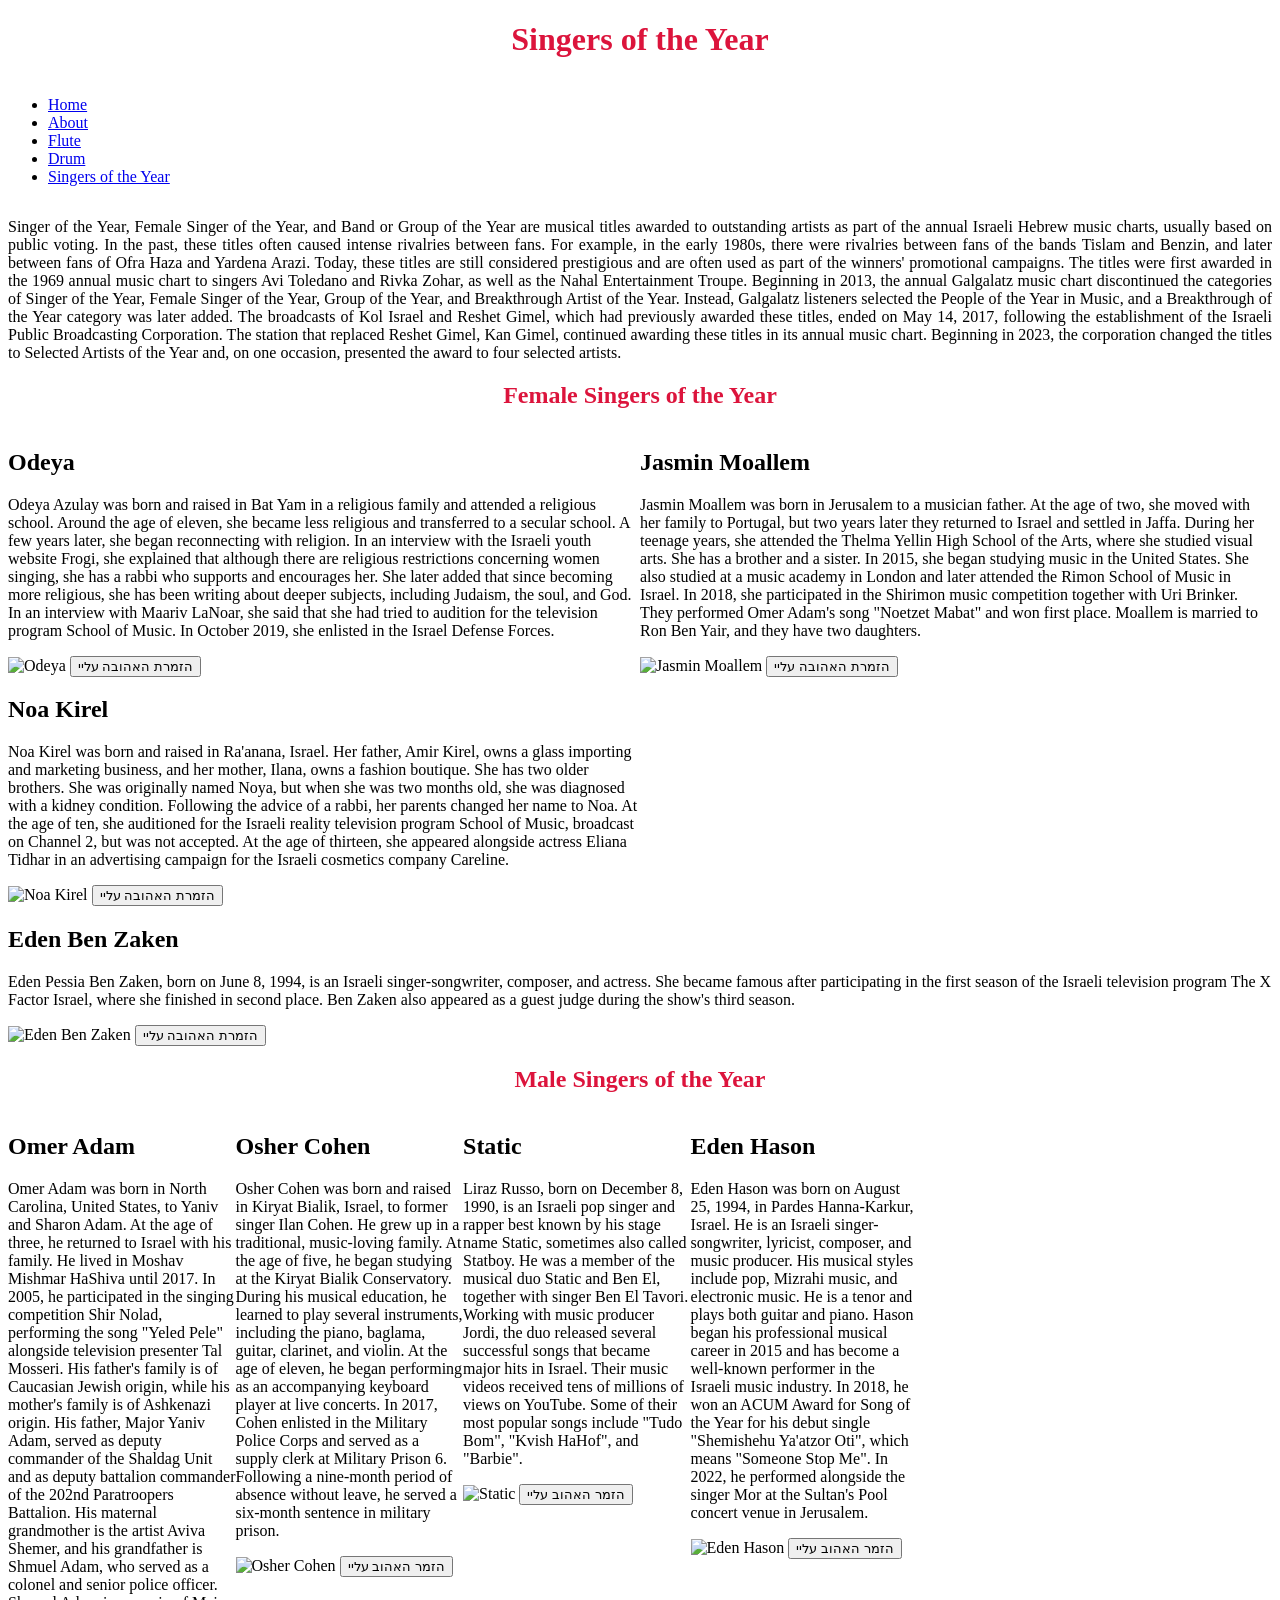
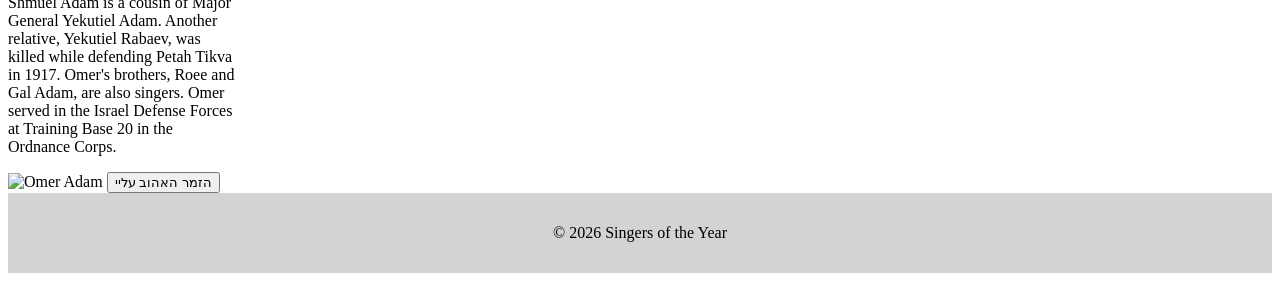
==== singers.html @ 9d660f39 "Add voting buttons for singers Added voting buttons for each singer in the Female and Male Singers s" ====
<!DOCTYPE html>
<html lang="en" dir="ltr">
<head>
    <meta charset="UTF-8">
    <title>Singers of the Year</title>
    <link rel="stylesheet" href="singers.css">
    <meta name="viewport" content="width=device-width, initial-scale=1.0">
</head>
<body>

    <header><h1>Singers of the Year</h1></header>

    <nav class="menu">
        <ul>
            <li><a href="../index.html">Home</a></li>
            <li><a href="about.html">About</a></li>
            <li><a href="flute.html">Flute</a></li>
            <li><a href="drum.html">Drum</a></li>
            <li><a href="singers.html">Singers of the Year</a></li>
        </ul>
    </nav>
<main>
    <p id="p1">
        Singer of the Year, Female Singer of the Year, and Band or Group of the Year
        are musical titles awarded to outstanding artists as part of the annual
        Israeli Hebrew music charts, usually based on public voting.

        In the past, these titles often caused intense rivalries between fans.
        For example, in the early 1980s, there were rivalries between fans of
        the bands Tislam and Benzin, and later between fans of Ofra Haza and
        Yardena Arazi. Today, these titles are still considered prestigious
        and are often used as part of the winners' promotional campaigns.

        The titles were first awarded in the 1969 annual music chart to singers
        Avi Toledano and Rivka Zohar, as well as the Nahal Entertainment Troupe.
        Beginning in 2013, the annual Galgalatz music chart discontinued the
        categories of Singer of the Year, Female Singer of the Year, Group of
        the Year, and Breakthrough Artist of the Year. Instead, Galgalatz
        listeners selected the People of the Year in Music, and a Breakthrough
        of the Year category was later added.

        The broadcasts of Kol Israel and Reshet Gimel, which had previously
        awarded these titles, ended on May 14, 2017, following the establishment
        of the Israeli Public Broadcasting Corporation. The station that
        replaced Reshet Gimel, Kan Gimel, continued awarding these titles in
        its annual music chart. Beginning in 2023, the corporation changed
        the titles to Selected Artists of the Year and, on one occasion,
        presented the award to four selected artists.
    </p>
    <section>
    <h1>Female Singers of the Year</h1>

    <div class="singers-grid">

        <article>
            <h2>Odeya</h2>
            <p>
                Odeya Azulay was born and raised in Bat Yam in a religious
                family and attended a religious school. Around the age of
                eleven, she became less religious and transferred to a secular
                school. A few years later, she began reconnecting with religion.

                In an interview with the Israeli youth website Frogi, she
                explained that although there are religious restrictions
                concerning women singing, she has a rabbi who supports and
                encourages her. She later added that since becoming more
                religious, she has been writing about deeper subjects,
                including Judaism, the soul, and God.

                In an interview with Maariv LaNoar, she said that she had
                tried to audition for the television program School of Music.
                In October 2019, she enlisted in the Israel Defense Forces.
            </p>
            <img src="https://upload.wikimedia.org/wikipedia/commons/thumb/b/bd/Odeya.jpg/250px-Odeya.jpg" alt="Odeya" width="200" height="200">

            <button type = "button"
                class = "vote-button"
                id = "vode-odeya">
                הזמרת האהובה עליי
            </button>
        </article>

        <article>
            <h2>Jasmin Moallem</h2>
            <p>
                Jasmin Moallem was born in Jerusalem to a musician father.
                At the age of two, she moved with her family to Portugal,
                but two years later they returned to Israel and settled
                in Jaffa. During her teenage years, she attended the
                Thelma Yellin High School of the Arts, where she studied
                visual arts. She has a brother and a sister.

                In 2015, she began studying music in the United States.
                She also studied at a music academy in London and later
                attended the Rimon School of Music in Israel.

                In 2018, she participated in the Shirimon music competition
                together with Uri Brinker. They performed Omer Adam's song
                "Noetzet Mabat" and won first place.

                Moallem is married to Ron Ben Yair, and they have two daughters.
            </p>
            <img src="https://upload.wikimedia.org/wikipedia/commons/thumb/9/9e/Jasmin_Moallem.jpg/500px-Jasmin_Moallem.jpg" alt="Jasmin Moallem" width="200" height="200">

            <button type = "button"
                class = "vote-button"
                id = "vode-jasmin">
                הזמרת האהובה עליי
            </button>
        </article>

        <article>
            <h2>Noa Kirel</h2>
            <p>
                Noa Kirel was born and raised in Ra'anana, Israel.
                Her father, Amir Kirel, owns a glass importing and
                marketing business, and her mother, Ilana, owns a
                fashion boutique. She has two older brothers.

                She was originally named Noya, but when she was two
                months old, she was diagnosed with a kidney condition.
                Following the advice of a rabbi, her parents changed
                her name to Noa.

                At the age of ten, she auditioned for the Israeli
                reality television program School of Music, broadcast
                on Channel 2, but was not accepted.

                At the age of thirteen, she appeared alongside
                actress Eliana Tidhar in an advertising campaign
                for the Israeli cosmetics company Careline.
            </p>
            <img src="https://upload.wikimedia.org/wikipedia/commons/thumb/8/85/1_Noa_Kirel.jpg/250px-1_Noa_Kirel.jpg" alt="Noa Kirel" width="200" height="200">

            <button type = "button"
                class = "vote-button"
                id = "vode-noa">
                הזמרת האהובה עליי
            </button>
        </article>

        <article id="eden">
            <h2>Eden Ben Zaken</h2>
            <p>
                Eden Pessia Ben Zaken, born on June 8, 1994, is an
                Israeli singer-songwriter, composer, and actress.

                She became famous after participating in the first
                season of the Israeli television program The X Factor
                Israel, where she finished in second place.

                Ben Zaken also appeared as a guest judge during
                the show's third season.
            </p>
            <img src="https://upload.wikimedia.org/wikipedia/commons/thumb/1/15/Eden_Ben_Zaken_3.jpg/500px-Eden_Ben_Zaken_3.jpg" alt="Eden Ben Zaken" width="200" height="200">

            <button type = "button"
                class = "vote-button"
                id = "vode-edenb">
                הזמרת האהובה עליי
            </button>
        </article>

    </div>
    </section>
    
    <section>
    <h1 class="male-title">Male Singers of the Year</h1>

    <div>

        <article class="singer-card">
            <h2>Omer Adam</h2>
            <p>
                Omer Adam was born in North Carolina, United States,
                to Yaniv and Sharon Adam. At the age of three, he
                returned to Israel with his family. He lived in
                Moshav Mishmar HaShiva until 2017.

                In 2005, he participated in the singing competition
                Shir Nolad, performing the song "Yeled Pele"
                alongside television presenter Tal Mosseri.

                His father's family is of Caucasian Jewish origin,
                while his mother's family is of Ashkenazi origin.

                His father, Major Yaniv Adam, served as deputy
                commander of the Shaldag Unit and as deputy
                battalion commander of the 202nd Paratroopers Battalion.

                His maternal grandmother is the artist Aviva Shemer,
                and his grandfather is Shmuel Adam, who served as
                a colonel and senior police officer. Shmuel Adam
                is a cousin of Major General Yekutiel Adam.

                Another relative, Yekutiel Rabaev, was killed while
                defending Petah Tikva in 1917.

                Omer's brothers, Roee and Gal Adam, are also singers.
                Omer served in the Israel Defense Forces at Training
                Base 20 in the Ordnance Corps.
            </p>
            <img src="https://upload.wikimedia.org/wikipedia/commons/thumb/e/ef/%D7%A2%D7%95%D7%9E%D7%A8_%D7%90%D7%93%D7%9D_%D7%A6%D7%99%D7%9C%D7%95%D7%9D_%D7%A9%D7%99_%D7%A4%D7%A8%D7%A0%D7%A7%D7%95.jpg/330px-%D7%A2%D7%95%D7%9E%D7%A8_%D7%90%D7%93%D7%9D_%D7%A6%D7%99%D7%9C%D7%95%D7%9D_%D7%A9%D7%99_%D7%A4%D7%A8%D7%A0%D7%A7%D7%95.jpg" alt="Omer Adam" width="200" height="200">

            <button type = "button"
                class = "vote-button"
                id = "vode-omer">
                הזמר האהוב עליי
            </button>
        </article>

        <article class="singer-card">
            <h2>Osher Cohen</h2>
            <p>
                Osher Cohen was born and raised in Kiryat Bialik,
                Israel, to former singer Ilan Cohen. He grew up
                in a traditional, music-loving family.

                At the age of five, he began studying at the
                Kiryat Bialik Conservatory. During his musical
                education, he learned to play several instruments,
                including the piano, baglama, guitar, clarinet,
                and violin.

                At the age of eleven, he began performing as
                an accompanying keyboard player at live concerts.

                In 2017, Cohen enlisted in the Military Police
                Corps and served as a supply clerk at Military
                Prison 6. Following a nine-month period of
                absence without leave, he served a six-month
                sentence in military prison.
            </p>
            <img src="https://upload.wikimedia.org/wikipedia/commons/thumb/0/0e/%D7%90%D7%95%D7%A9%D7%A8_%D7%9B%D7%94%D7%9F.jpg/500px-%D7%90%D7%95%D7%A9%D7%A8_%D7%9B%D7%94%D7%9F.jpg" alt="Osher Cohen" width="200" height="200">

             <button type = "button"
                class = "vote-button"
                id = "vode-osher">
                הזמר האהוב עליי
            </button>
        </article>

        <article class="singer-card">
            <h2>Static</h2>
            <p>
                Liraz Russo, born on December 8, 1990, is an
                Israeli pop singer and rapper best known by his
                stage name Static, sometimes also called Statboy.

                He was a member of the musical duo Static and
                Ben El, together with singer Ben El Tavori.
                Working with music producer Jordi, the duo
                released several successful songs that became
                major hits in Israel.

                Their music videos received tens of millions
                of views on YouTube. Some of their most popular
                songs include "Tudo Bom", "Kvish HaHof",
                and "Barbie".
            </p>
            <img src="https://upload.wikimedia.org/wikipedia/commons/thumb/7/73/1_Static.jpg/250px-1_Static.jpg" alt="Static" width="200" height="200">
     
            <button type = "button"
                class = "vote-button"
                id = "vode-static">
                הזמר האהוב עליי
            </button>
        </article>

        <article class="singer-card">
            <h2>Eden Hason</h2>
            <p>
                Eden Hason was born on August 25, 1994, in
                Pardes Hanna-Karkur, Israel. He is an Israeli
                singer-songwriter, lyricist, composer, and
                music producer.

                His musical styles include pop, Mizrahi music,
                and electronic music. He is a tenor and plays
                both guitar and piano.

                Hason began his professional musical career
                in 2015 and has become a well-known performer
                in the Israeli music industry.

                In 2018, he won an ACUM Award for Song of the
                Year for his debut single "Shemishehu Ya'atzor Oti",
                which means "Someone Stop Me".

                In 2022, he performed alongside the singer
                Mor at the Sultan's Pool concert venue in Jerusalem.
            </p>
            <img src="https://upload.wikimedia.org/wikipedia/commons/thumb/d/d7/Eden_hason.jpg/250px-Eden_hason.jpg" alt="Eden Hason" width="200" height="200">
         <button type = "button"
                class = "vote-button"
                id = "vode-edenh">
                הזמר האהוב עליי
            </button>
        </article>

    </div>
    </section>
</main>
<footer>
    <p>© 2026 Singers of the Year</p>
</footer>
</body>
</html>
---- singers.css ----
h1{
    text-align: center;
    color: crimson;
}

#p1{
    text-align: justify;
}

.menu{
    display: flex;
    gap: 18px;
}

.singer-card{
    width: 18%;
    float: left;
}

.male-title{
    clear: both;
}

.singers-grid{
    display: grid;
    grid-template-columns: repeat(2, 1fr);
}

#eden{
    grid-column: span 2;
}

footer {
    clear: both;
    text-align: center;
    background-color: lightgray;
    padding: 15px;
}

@media(max-width: 1200px){
    .singers-grid{
        grid-template-columns: repeat(3, 1fr);
    }
    #eden{
        grid-column: auto;
    }
}

@media(max-width: 900px){
    .singers-grid{
        grid-template-columns: 1fr;
    }
    #eden{
        grid-column: auto;
    }
    .singer-card{
        float: none;
        width: 100%;
    }
    img{
        display: none;
    }
}
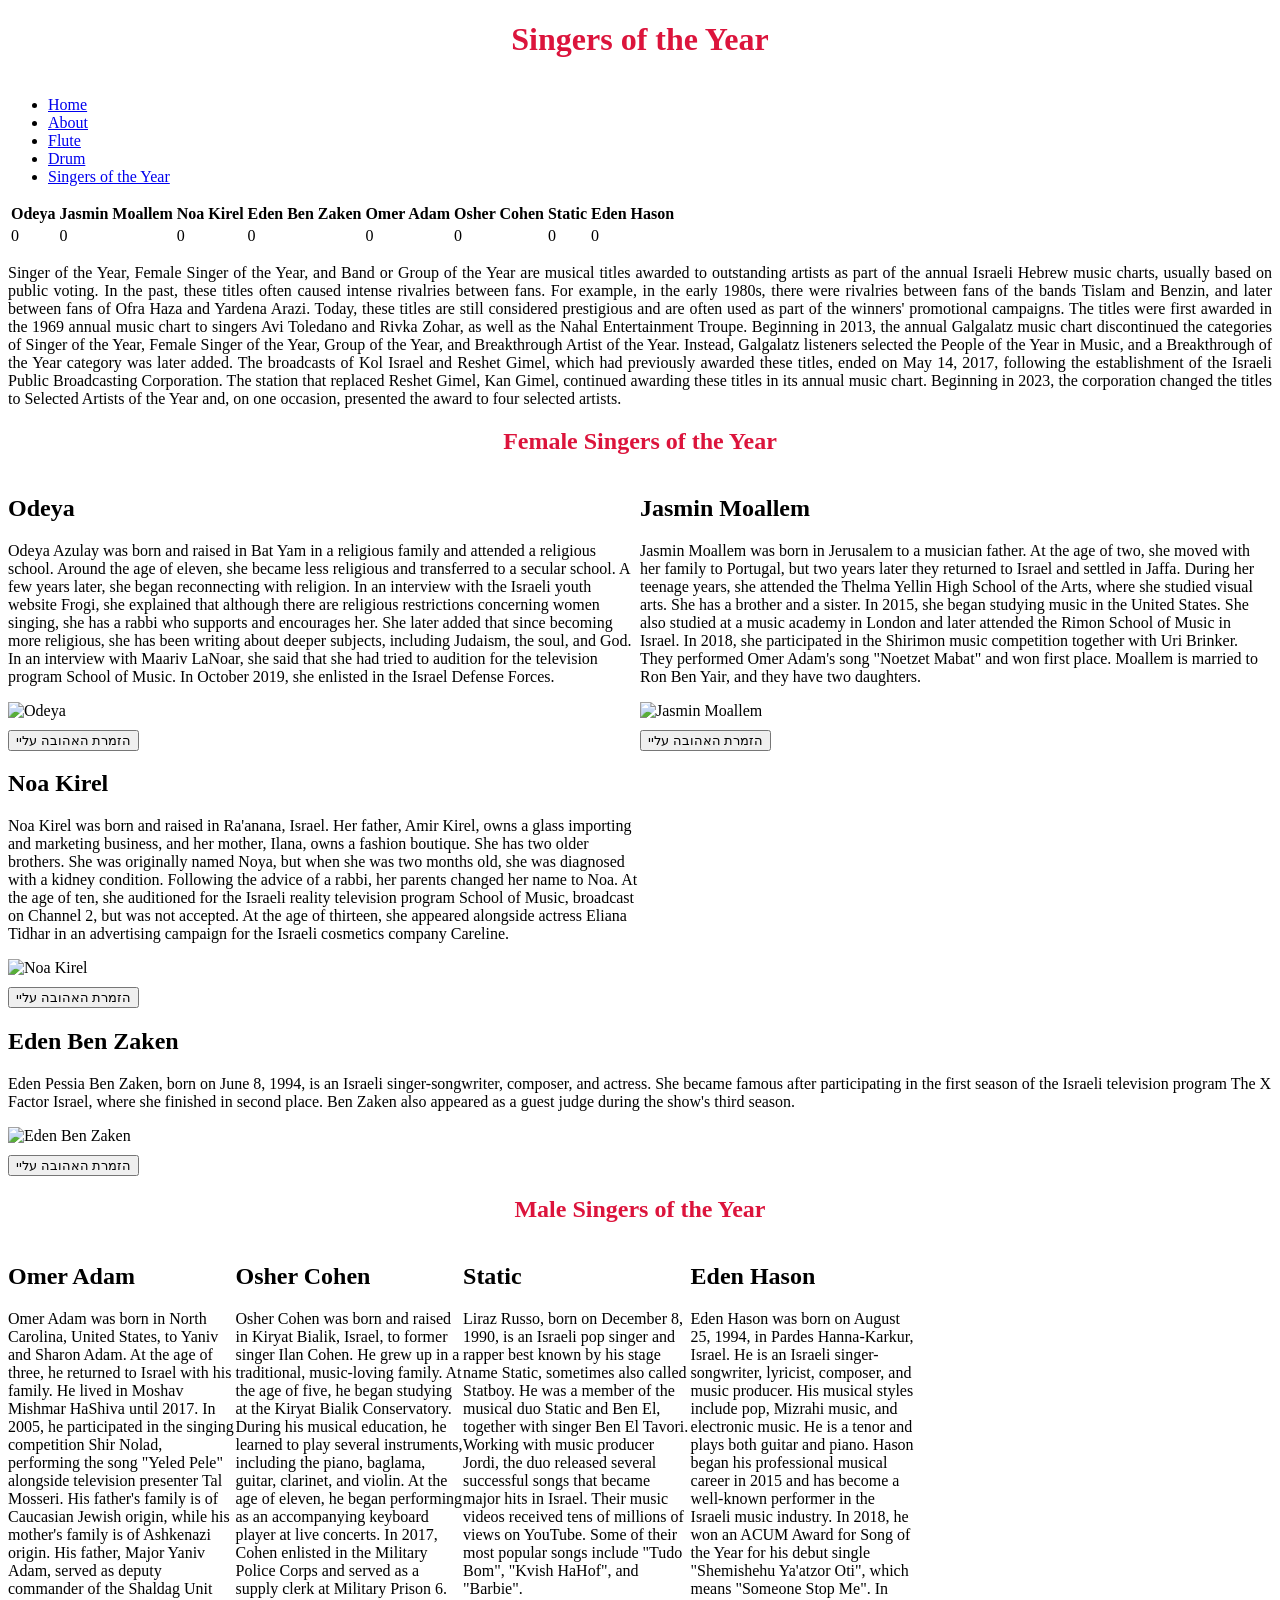
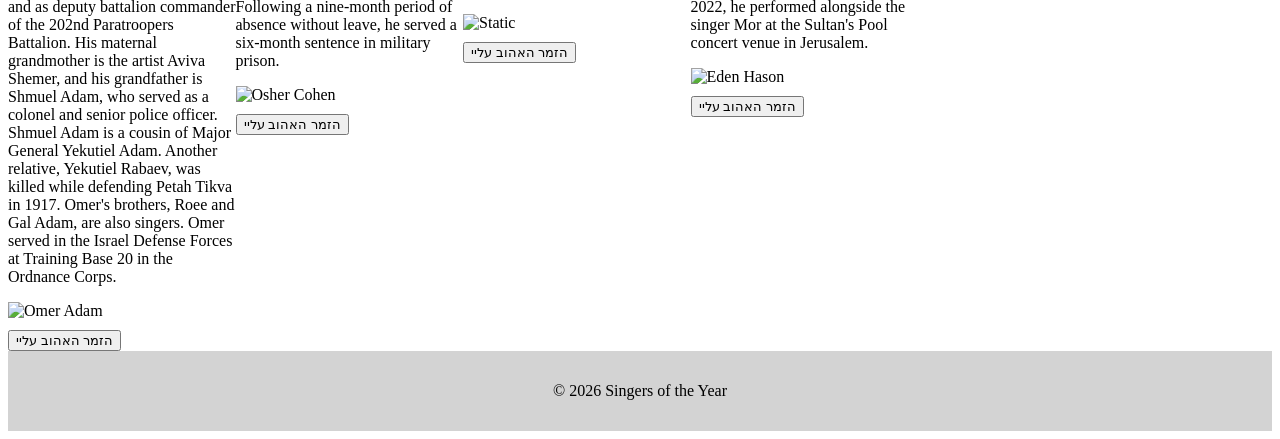
==== commit 1117589a: "Refactor singers.html to include a voting table" ====
--- a/singers.html
+++ b/singers.html
@@ -20,6 +20,31 @@
             <li><a href="singers.html">Singers of the Year</a></li>
         </ul>
     </nav>
+    
+<table>
+    <tr>
+        <th>Odeya</th>
+        <th>Jasmin Moallem</th>
+        <th>Noa Kirel</th>
+        <th>Eden Ben Zaken</th>
+        <th>Omer Adam</th>
+        <th>Osher Cohen</th>
+        <th>Static</th>
+        <th>Eden Hason</th>
+    </tr>
+
+    <tr>
+        <td id="vote-odeya">0</td>
+        <td id="vote-jasmin">0</td>
+        <td id="vote-noa">0</td>
+        <td id="vote-edenb">0</td>
+        <td id="vote-omer">0</td>
+        <td id="vote-osher">0</td>
+        <td id="vote-static">0</td>
+        <td id="vote-edenh">0</td>
+    </tr>
+</table>
+
 <main>
     <p id="p1">
         Singer of the Year, Female Singer of the Year, and Band or Group of the Year
@@ -76,7 +101,7 @@
 
             <button type = "button"
                 class = "vote-button"
-                id = "vode-odeya">
+                id = "vote-odeya">
                 הזמרת האהובה עליי
             </button>
         </article>
@@ -105,7 +130,7 @@
 
             <button type = "button"
                 class = "vote-button"
-                id = "vode-jasmin">
+                id = "vote-jasmin">
                 הזמרת האהובה עליי
             </button>
         </article>
@@ -135,7 +160,7 @@
 
             <button type = "button"
                 class = "vote-button"
-                id = "vode-noa">
+                id = "vote-noa">
                 הזמרת האהובה עליי
             </button>
         </article>
@@ -157,7 +182,7 @@
 
             <button type = "button"
                 class = "vote-button"
-                id = "vode-edenb">
+                id = "vote-edenb">
                 הזמרת האהובה עליי
             </button>
         </article>
@@ -205,7 +230,7 @@
 
             <button type = "button"
                 class = "vote-button"
-                id = "vode-omer">
+                id = "vote-omer">
                 הזמר האהוב עליי
             </button>
         </article>
@@ -236,7 +261,7 @@
 
              <button type = "button"
                 class = "vote-button"
-                id = "vode-osher">
+                id = "vote-osher">
                 הזמר האהוב עליי
             </button>
         </article>
@@ -263,7 +288,7 @@
      
             <button type = "button"
                 class = "vote-button"
-                id = "vode-static">
+                id = "vote-static">
                 הזמר האהוב עליי
             </button>
         </article>
@@ -294,7 +319,7 @@
             <img src="https://upload.wikimedia.org/wikipedia/commons/thumb/d/d7/Eden_hason.jpg/250px-Eden_hason.jpg" alt="Eden Hason" width="200" height="200">
          <button type = "button"
                 class = "vote-button"
-                id = "vode-edenh">
+                id = "vote-edenh">
                 הזמר האהוב עליי
             </button>
         </article>
--- a/singers.css
+++ b/singers.css
@@ -61,3 +61,7 @@
         display: none;
     }
 }
+.vote-button {
+    display: block;
+    margin-top: 10px;
+}
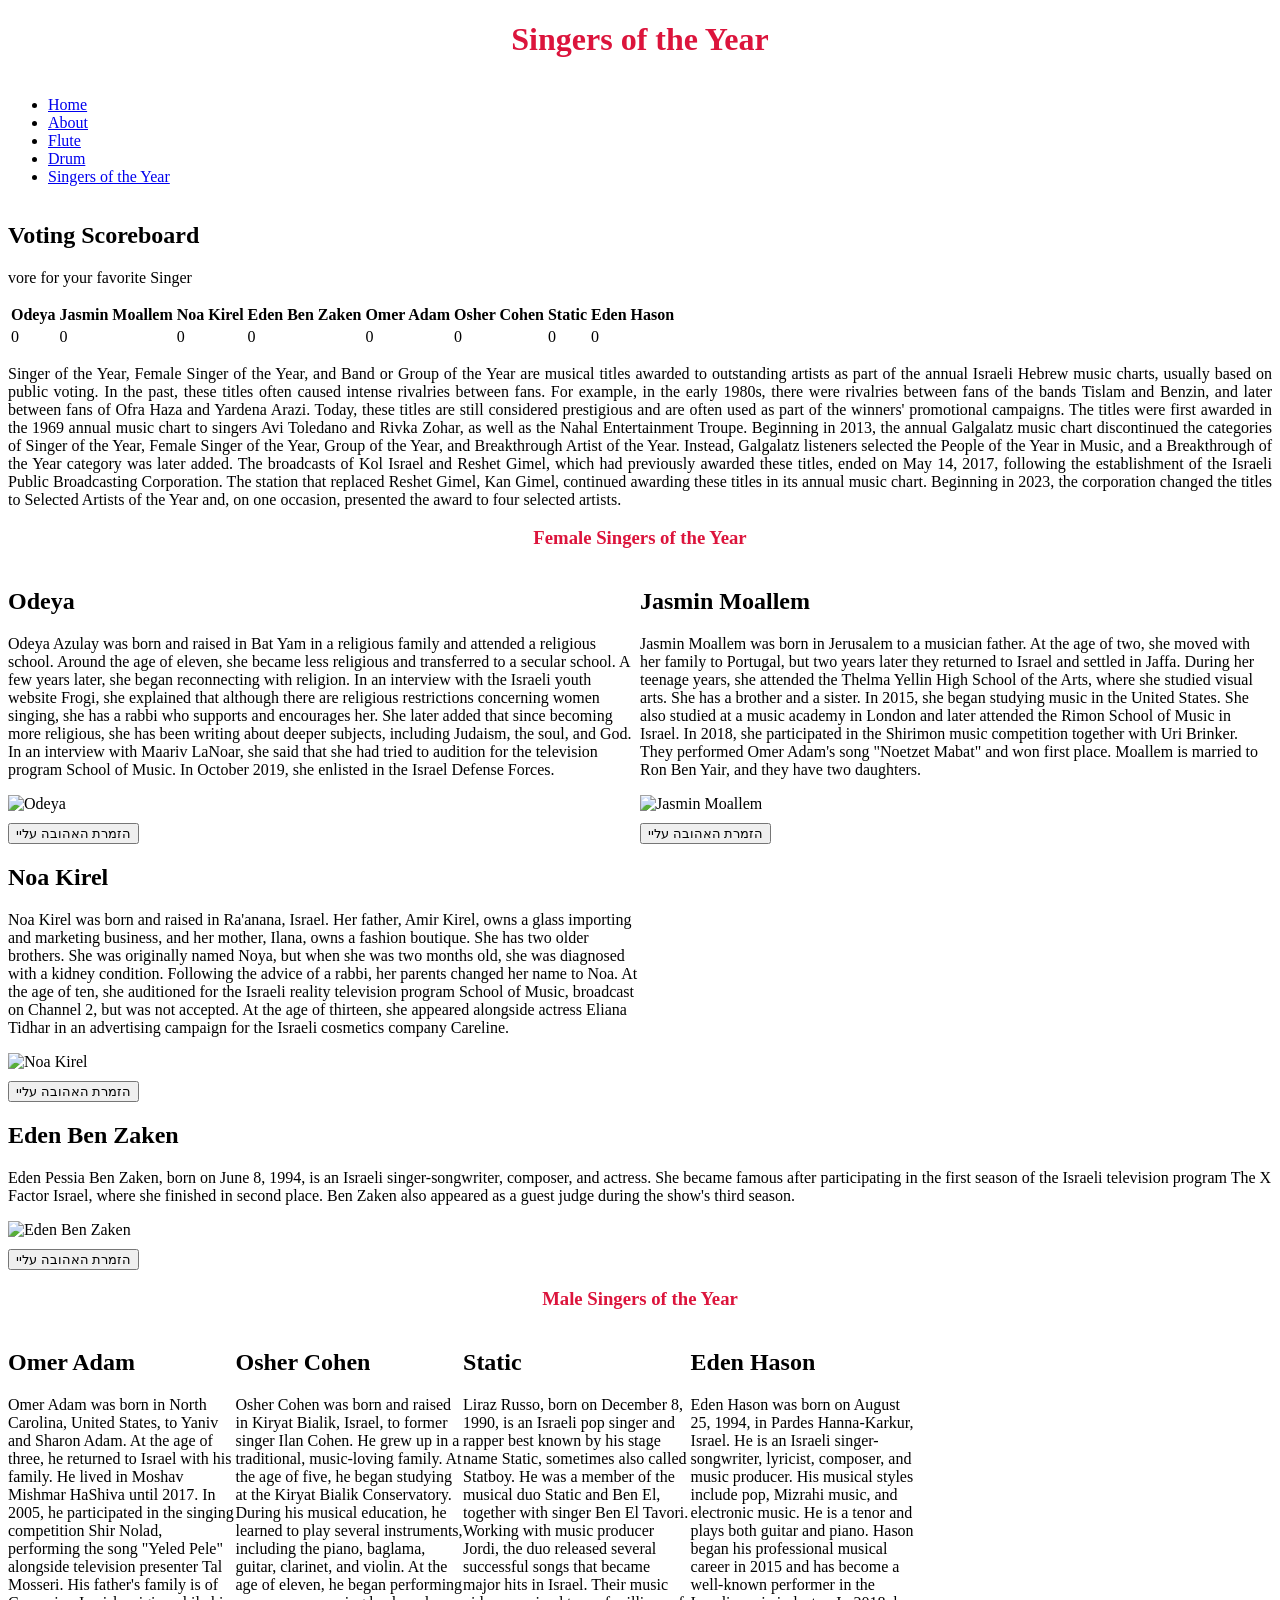
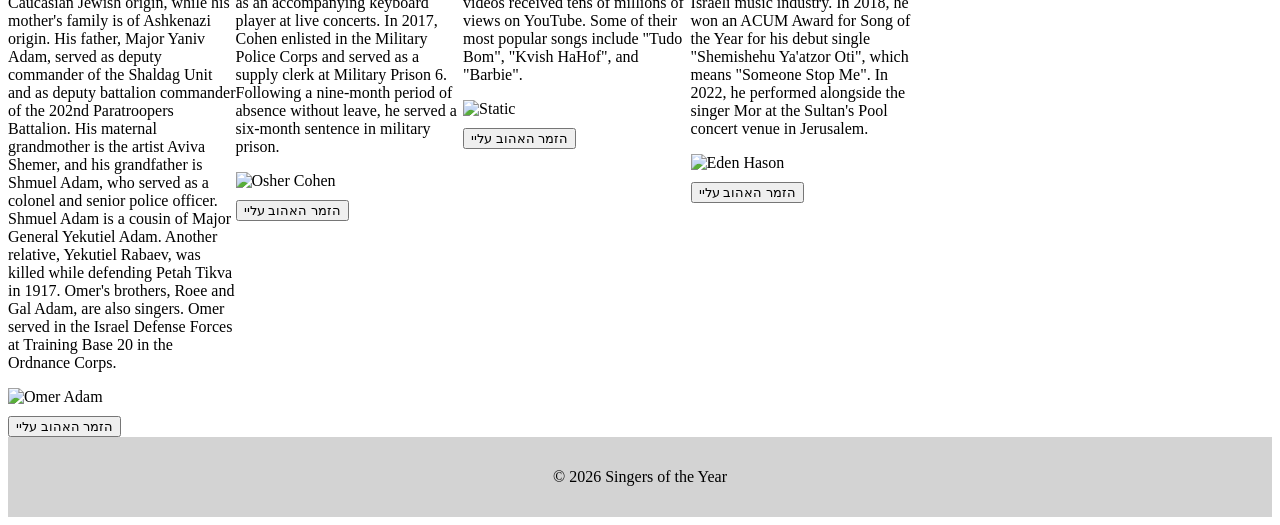
==== commit 1c4f3e0e: "Refactor singers.html structure and content" ====
--- a/singers.html
+++ b/singers.html
@@ -20,29 +20,33 @@
             <li><a href="singers.html">Singers of the Year</a></li>
         </ul>
     </nav>
-    
-<table>
-    <tr>
-        <th>Odeya</th>
-        <th>Jasmin Moallem</th>
-        <th>Noa Kirel</th>
-        <th>Eden Ben Zaken</th>
-        <th>Omer Adam</th>
-        <th>Osher Cohen</th>
-        <th>Static</th>
-        <th>Eden Hason</th>
-    </tr>
-
-    <tr>
-        <td id="vote-odeya">0</td>
-        <td id="vote-jasmin">0</td>
-        <td id="vote-noa">0</td>
-        <td id="vote-edenb">0</td>
-        <td id="vote-omer">0</td>
-        <td id="vote-osher">0</td>
-        <td id="vote-static">0</td>
-        <td id="vote-edenh">0</td>
-    </tr>
+<section class="scoreboard">
+    <h2>Voting Scoreboard</h2>
+    <p>vore for your favorite Singer</p>
+
+    <div class="scoreboard-scroll">
+        <table class ="votes-table">
+            <tr>
+                <th>Odeya</th>
+                <th>Jasmin Moallem</th>
+                <th>Noa Kirel</th>
+                <th>Eden Ben Zaken</th>
+                <th>Omer Adam</th>
+                <th>Osher Cohen</th>
+                <th>Static</th>
+                <th>Eden Hason</th>
+            </tr>
+        
+            <tr>
+                <td id="vote-odeya">0</td>
+                <td id="vote-jasmin">0</td>
+                <td id="vote-noa">0</td>
+                <td id="vote-edenb">0</td>
+                <td id="vote-omer">0</td>
+                <td id="vote-osher">0</td>
+                <td id="vote-static">0</td>
+                <td id="vote-edenh">0</td>
+            </tr>
 </table>
 
 <main>
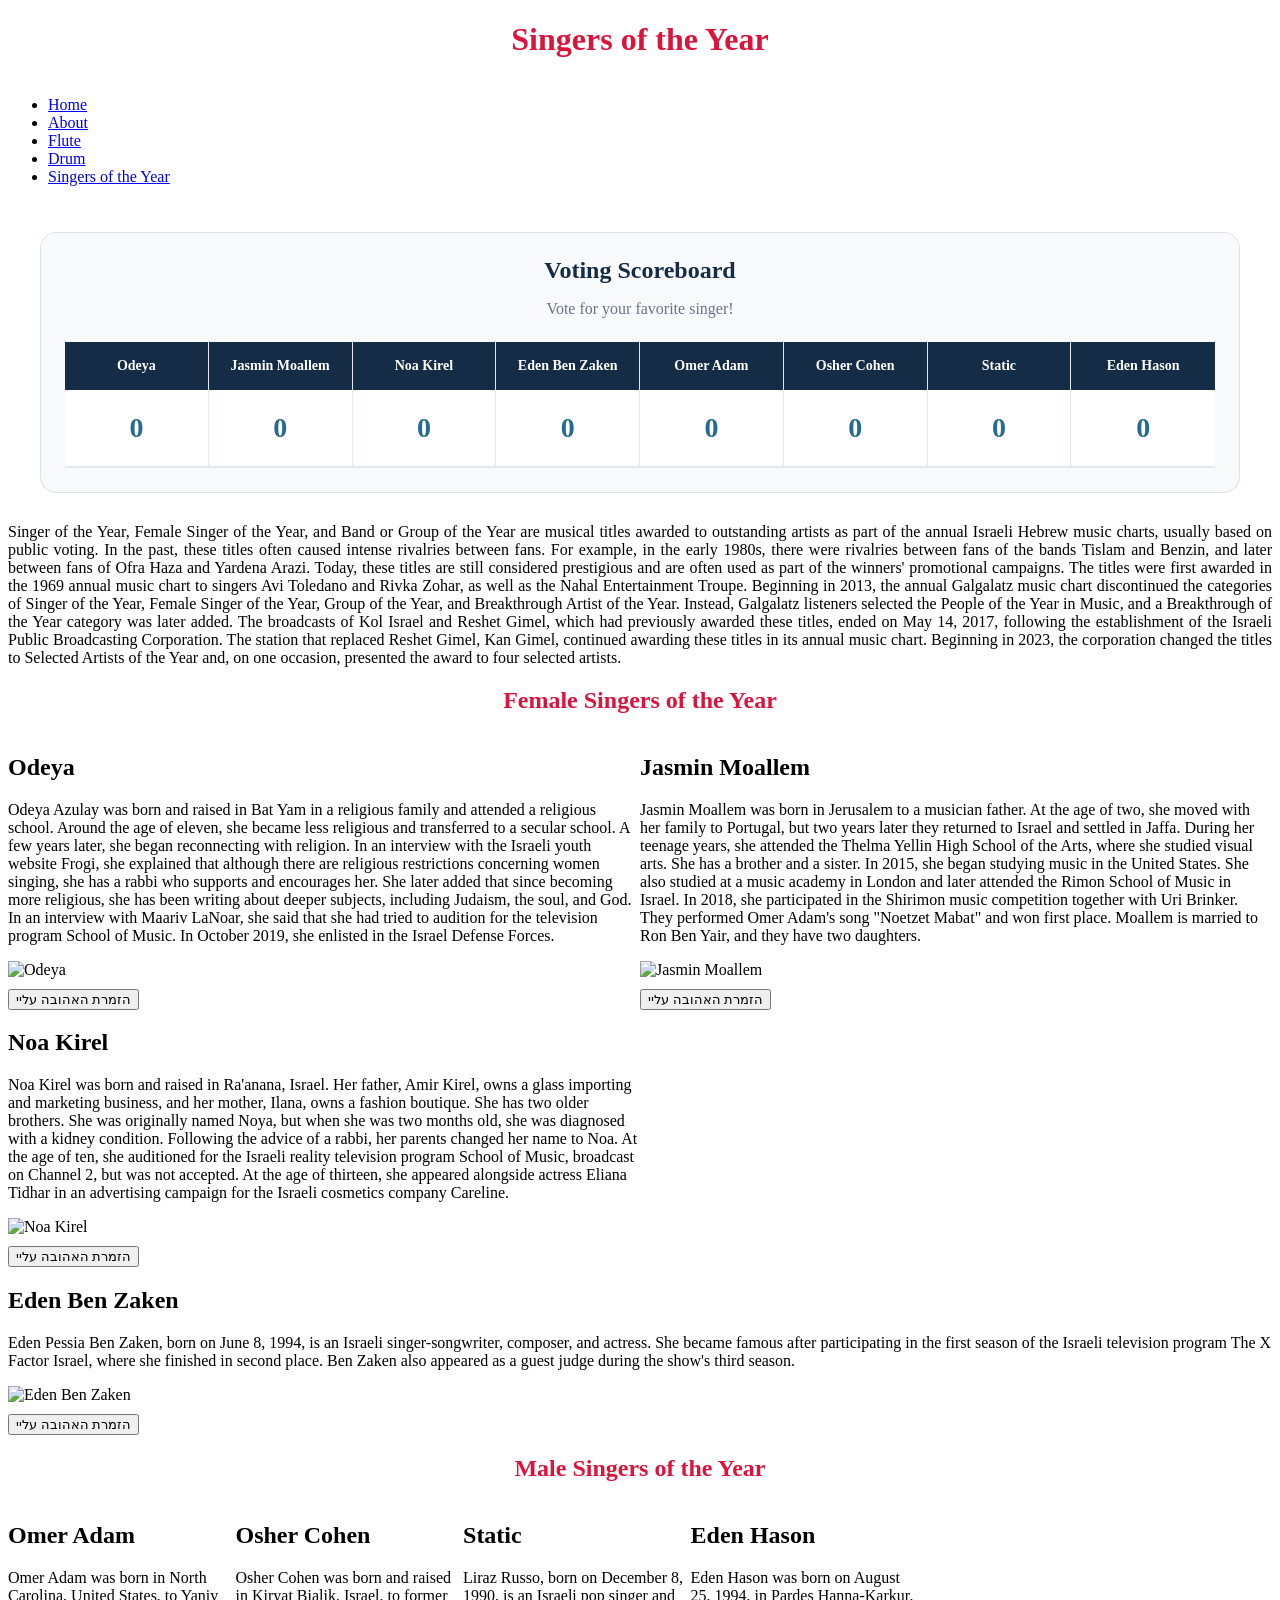
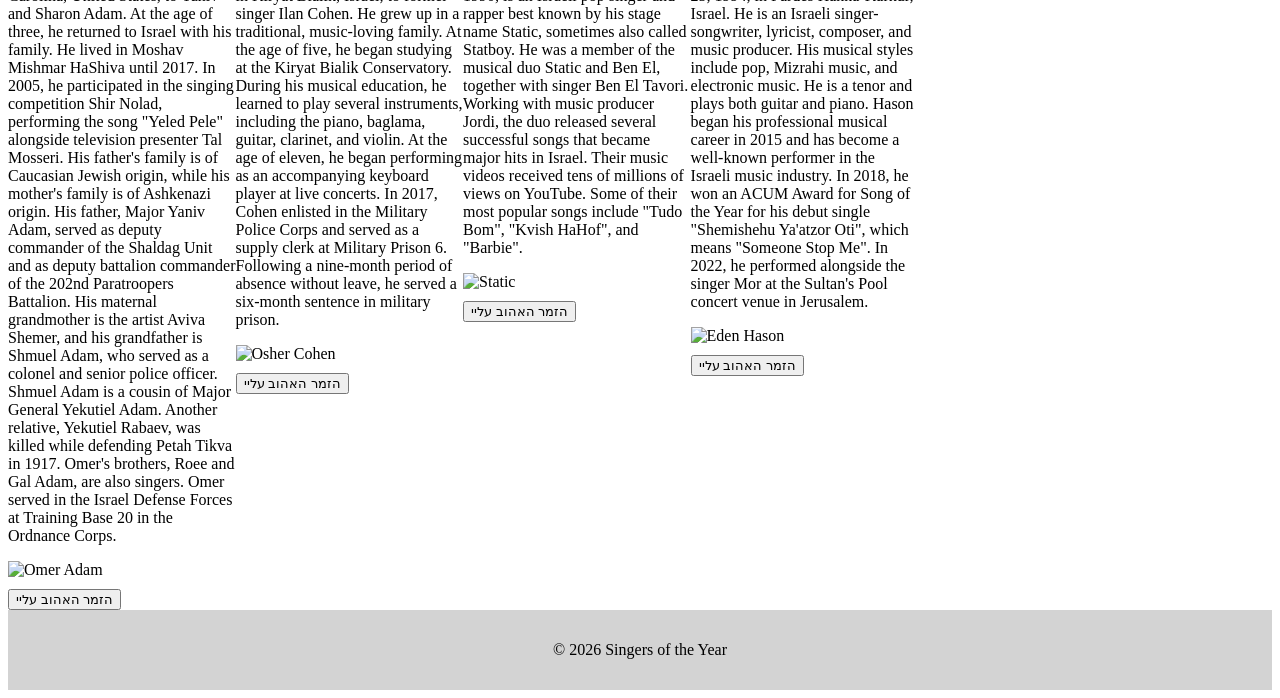
==== commit cfaae6b2: "Update singers.html" ====
--- a/singers.html
+++ b/singers.html
@@ -20,12 +20,13 @@
             <li><a href="singers.html">Singers of the Year</a></li>
         </ul>
     </nav>
+
 <section class="scoreboard">
     <h2>Voting Scoreboard</h2>
-    <p>vore for your favorite Singer</p>
+    <p>Vote for your favorite singer!</p>
 
     <div class="scoreboard-scroll">
-        <table class ="votes-table">
+        <table class="votes-table">
             <tr>
                 <th>Odeya</th>
                 <th>Jasmin Moallem</th>
@@ -36,7 +37,7 @@
                 <th>Static</th>
                 <th>Eden Hason</th>
             </tr>
-        
+
             <tr>
                 <td id="vote-odeya">0</td>
                 <td id="vote-jasmin">0</td>
@@ -47,7 +48,10 @@
                 <td id="vote-static">0</td>
                 <td id="vote-edenh">0</td>
             </tr>
-</table>
+        </table>
+    </div>
+</section>
+
 
 <main>
     <p id="p1">
--- a/singers.css
+++ b/singers.css
@@ -65,3 +65,78 @@
     display: block;
     margin-top: 10px;
 }
+
+/* Voting scoreboard */
+
+.scoreboard {
+    max-width: 1200px;
+    margin: 30px auto;
+    padding: 24px;
+    background-color: #f8fafc;
+    border: 1px solid #dbe4ed;
+    border-radius: 16px;
+    box-sizing: border-box;
+}
+
+.scoreboard h2 {
+    text-align: center;
+    color: #142c45;
+    margin: 0 0 10px;
+}
+
+.scoreboard p {
+    text-align: center;
+    color: #64748b;
+    margin-bottom: 24px;
+}
+
+.scoreboard-scroll {
+    width: 100%;
+    overflow-x: auto;
+}
+
+.votes-table {
+    width: 100%;
+    min-width: 850px;
+    table-layout: fixed;
+    border-collapse: separate;
+    border-spacing: 0;
+    text-align: center;
+}
+
+.votes-table th {
+    background-color: #142c45;
+    color: white;
+    padding: 16px 8px;
+    font-size: 14px;
+    overflow-wrap: break-word;
+}
+
+.votes-table td {
+    background-color: white;
+    color: #276b91;
+    padding: 22px 8px;
+    font-size: 28px;
+    font-weight: bold;
+    border-bottom: 2px solid #e2e8f0;
+}
+
+.votes-table td:not(:last-child),
+.votes-table th:not(:last-child) {
+    border-right: 1px solid #e2e8f0;
+}
+
+.votes-table tr:hover td {
+    background-color: #edf6fb;
+}
+
+@media (max-width: 900px) {
+    .scoreboard {
+        padding: 14px;
+        margin: 20px auto;
+    }
+
+    .votes-table {
+        min-width: 850px;
+    }
+}
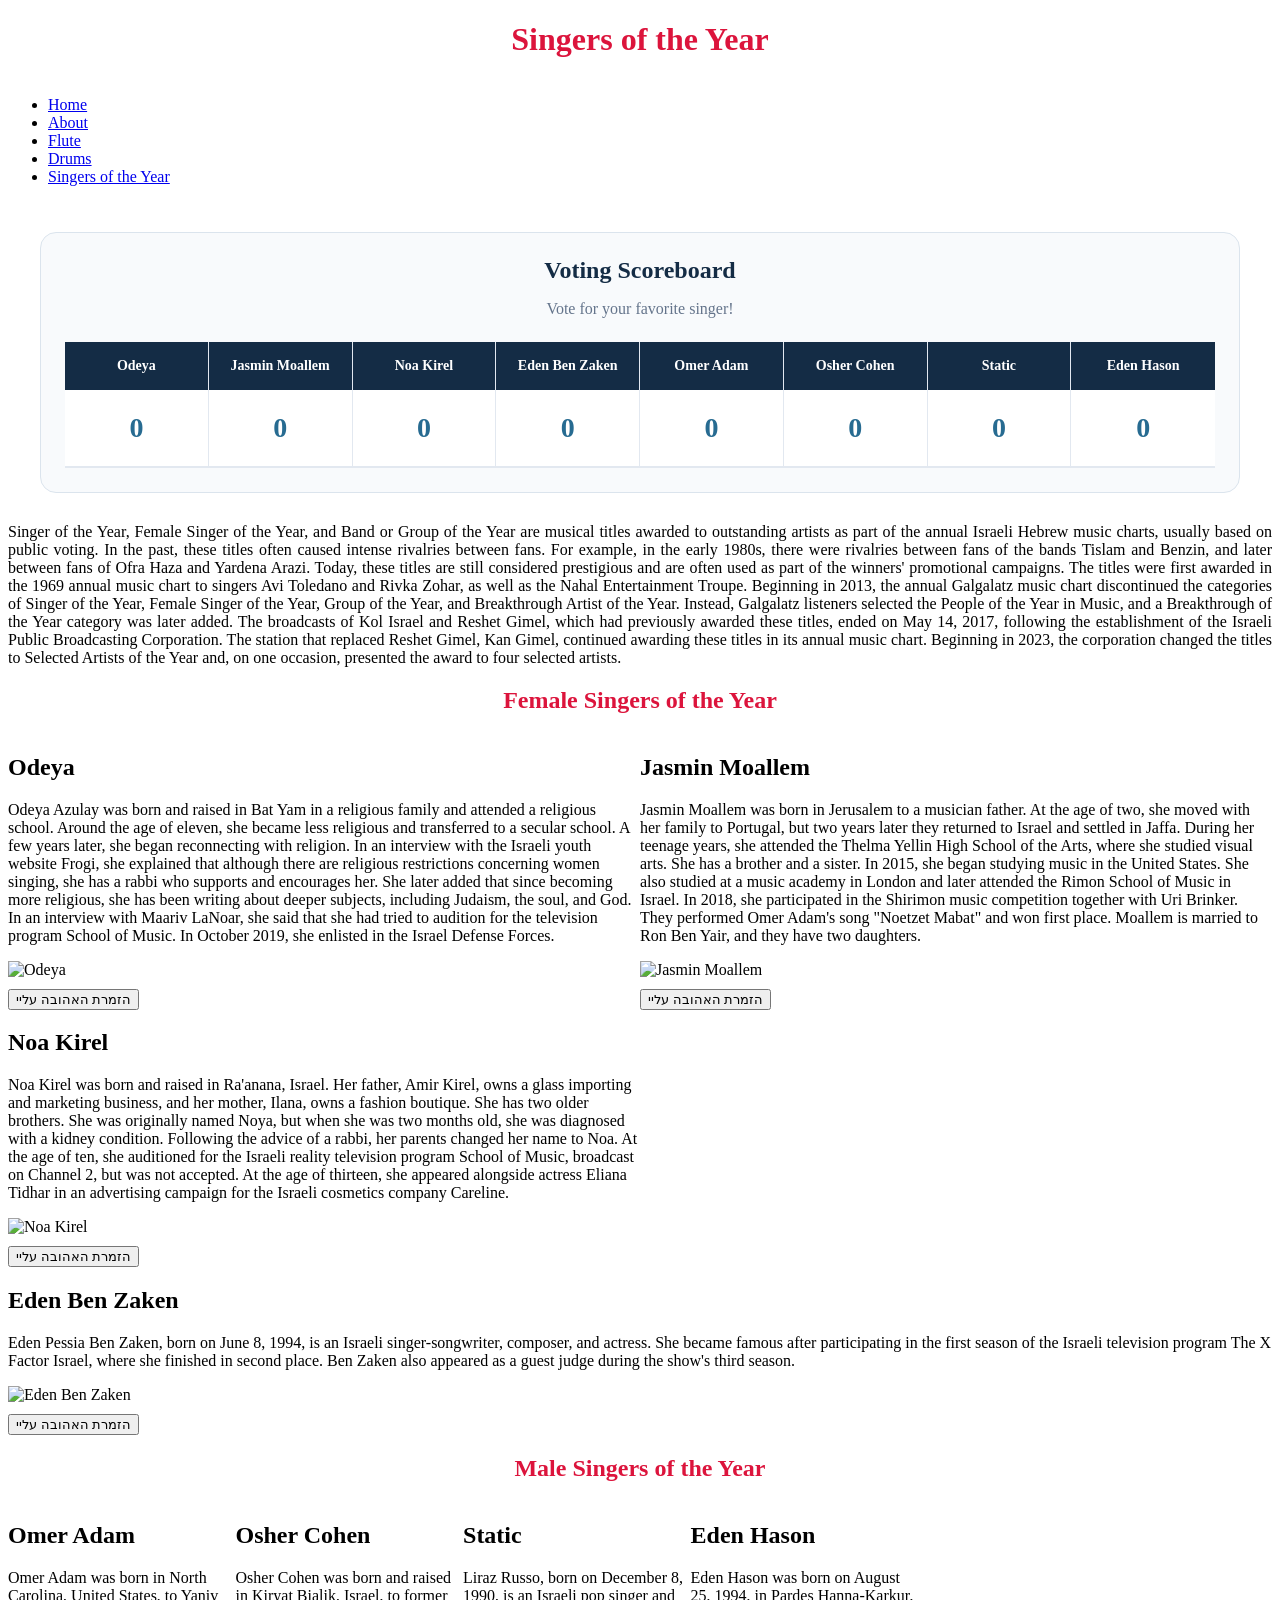
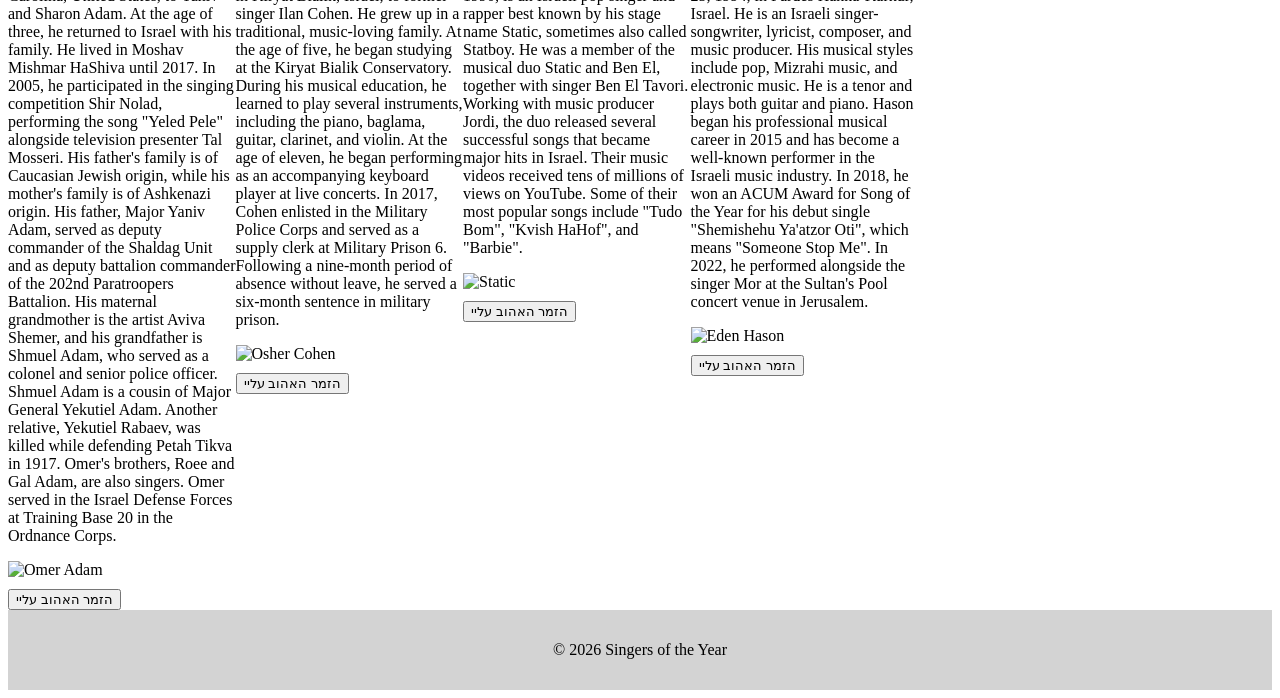
==== commit 56df0ab5: "Update singers.html" ====
--- a/singers.html
+++ b/singers.html
@@ -11,15 +11,17 @@
 
     <header><h1>Singers of the Year</h1></header>
 
-    <nav class="menu">
-        <ul>
-            <li><a href="../index.html">Home</a></li>
-            <li><a href="about.html">About</a></li>
-            <li><a href="flute.html">Flute</a></li>
-            <li><a href="drum.html">Drum</a></li>
-            <li><a href="singers.html">Singers of the Year</a></li>
-        </ul>
-    </nav>
+    
+<nav class="menu">
+    <ul>
+        <li><a href="index.html">Home</a></li>
+        <li><a href="about.html">About</a></li>
+        <li><a href="flute.html">Flute</a></li>
+        <li><a href="drums.html">Drums</a></li>
+        <li><a href="singers.html">Singers of the Year</a></li>
+    </ul>
+</nav>
+
 
 <section class="scoreboard">
     <h2>Voting Scoreboard</h2>
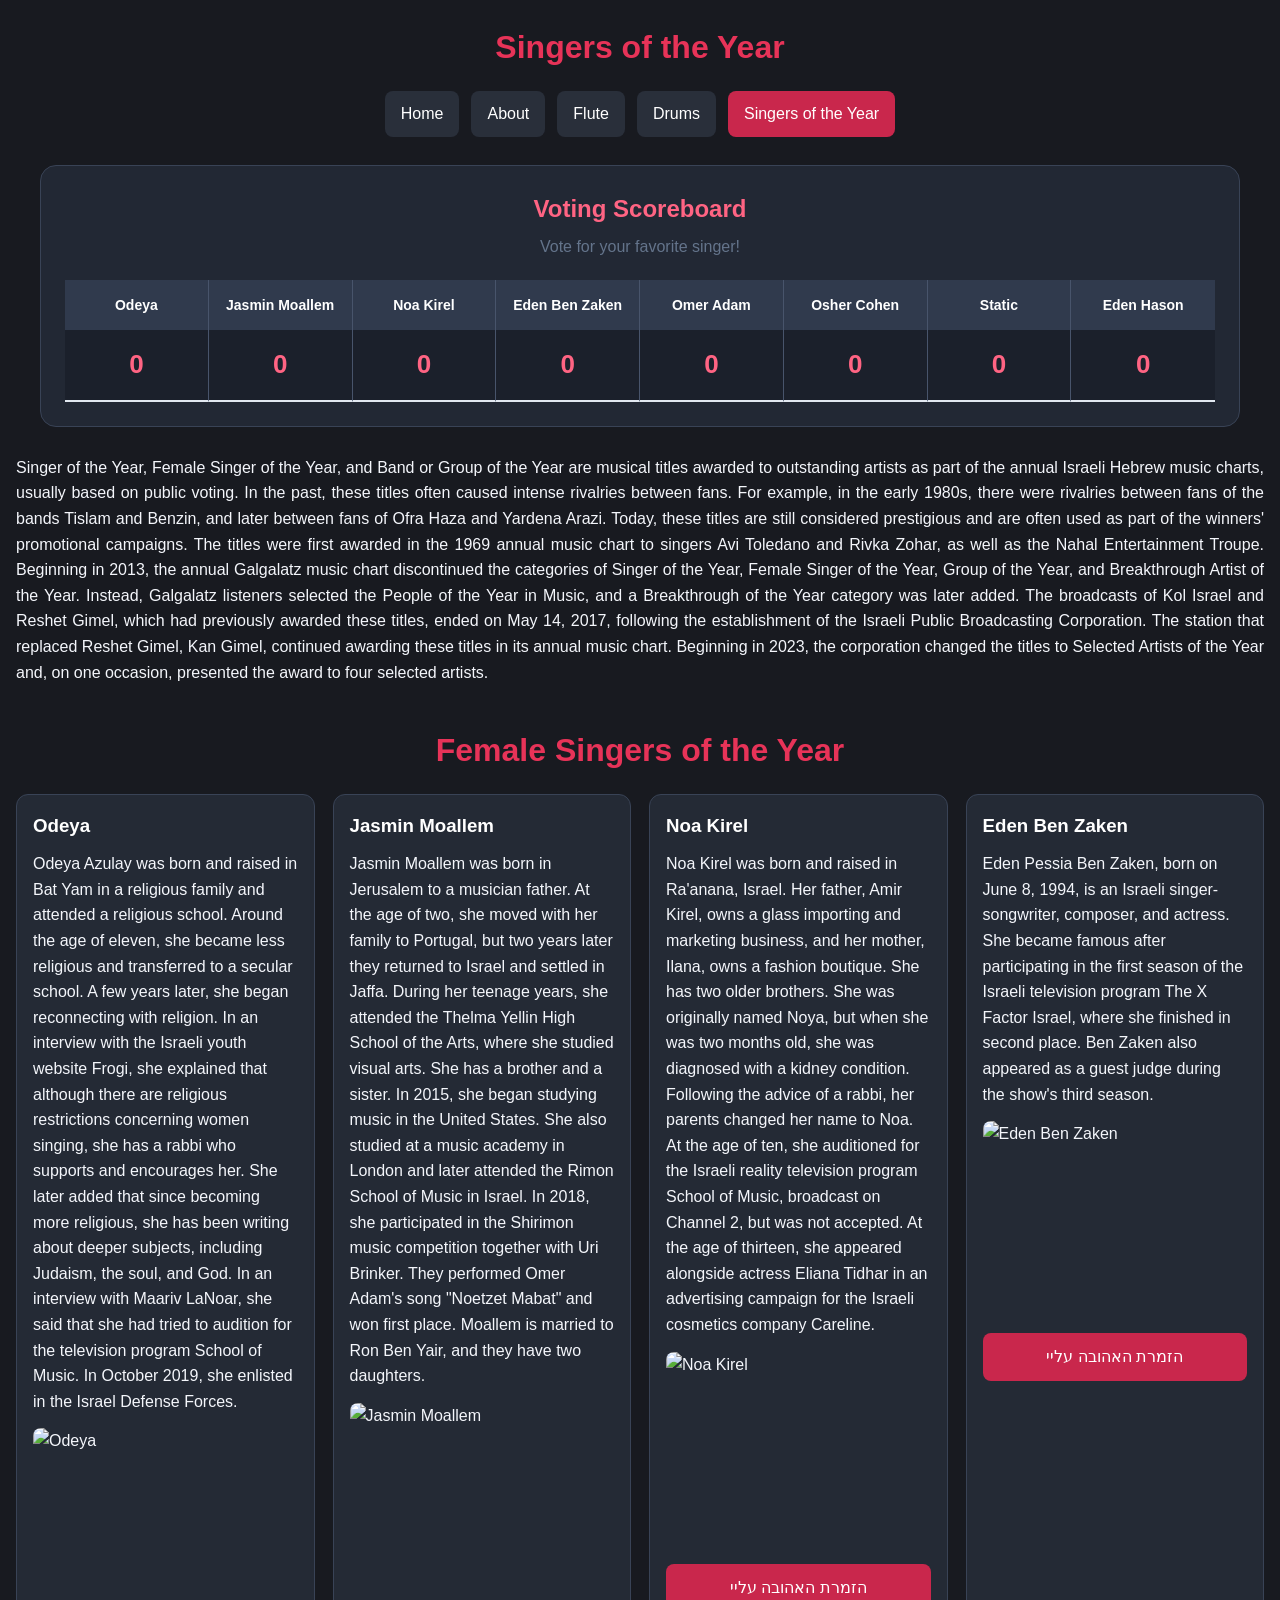
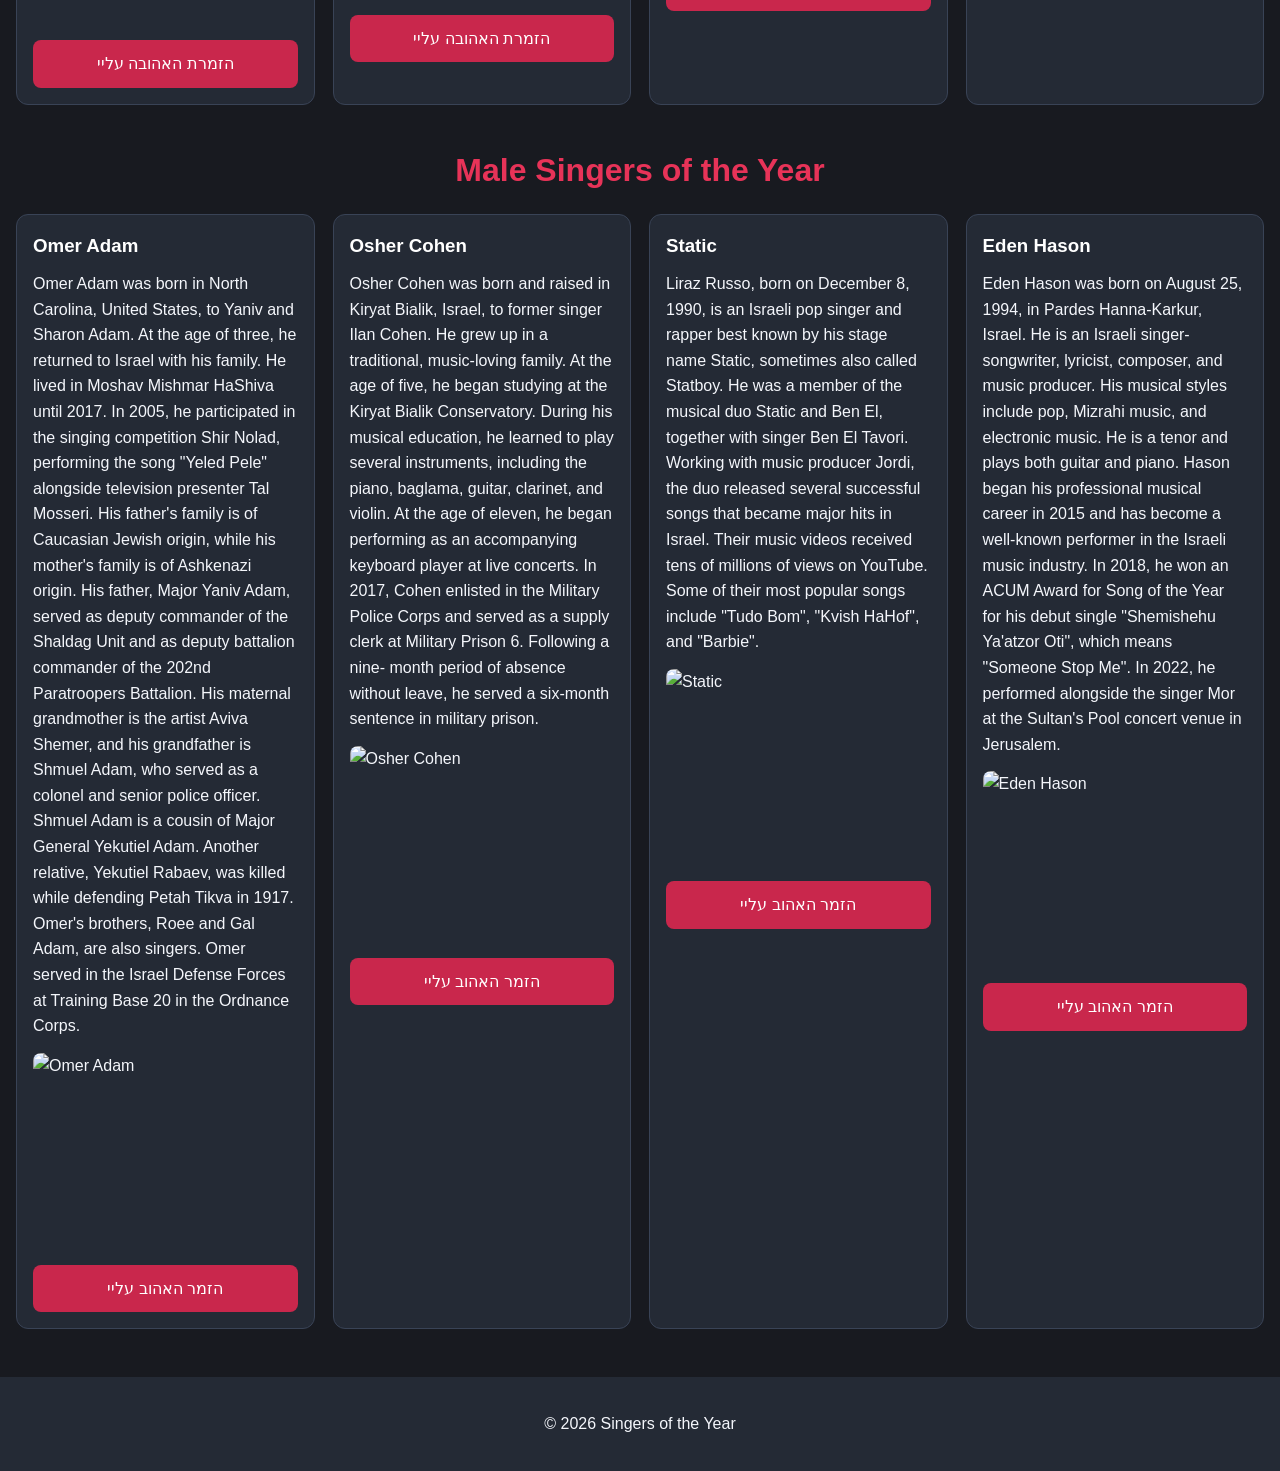
==== commit 6a37a135: "Update singers.html הוספתי עיצוב" ====
--- a/singers.html
+++ b/singers.html
@@ -1,344 +1,420 @@
-
 <!DOCTYPE html>
 <html lang="en" dir="ltr">
 <head>
     <meta charset="UTF-8">
+    <meta name="viewport" content="width=device-width, initial-scale=1.0">
     <title>Singers of the Year</title>
     <link rel="stylesheet" href="singers.css">
-    <meta name="viewport" content="width=device-width, initial-scale=1.0">
+    <style>
+
+        /* Keep the original dark look and pink headings. */
+        * { box-sizing: border-box; }
+        body {
+            margin: 0;
+            background: #181a20;
+            color: #f4f6fb;
+            font: 16px/1.6 Arial, Helvetica, sans-serif;
+        }
+        header { padding: 22px 16px 6px; }
+        header h1 { margin: 0; text-align: center; color: #e73358; }
+        main { width: min(1280px, calc(100% - 32px)); margin: 24px auto 48px; }
+
+        /* Navigation. The class is on <nav>, the links are inside <ul>. */
+        nav.menu { display: block; }
+        nav.menu ul {
+            display: flex;
+            justify-content: center;
+            flex-wrap: wrap;
+            gap: 12px;
+            padding: 0;
+            margin: 12px 16px 24px;
+            list-style: none;
+        }
+        nav.menu li { list-style: none; }
+        nav.menu a {
+            display: block;
+            padding: 10px 16px;
+            border-radius: 8px;
+            background: #292f3a;
+            color: #ffffff;
+            text-decoration: none;
+        }
+        nav.menu a:hover,
+        nav.menu a:focus-visible,
+        nav.menu a[aria-current="page"] { background: #c9274c; }
+
+        /* Voting table. Horizontal scrolling keeps all eight names readable. */
+        .scoreboard {
+            padding: 24px;
+            margin: 28px auto;
+            background: #222834;
+            border: 1px solid #394356;
+            border-radius: 16px;
+        }
+        .scoreboard h2 { margin: 0; text-align: center; color: #ff6483; }
+        .scoreboard > p { margin: 6px 0 20px; text-align: center; }
+        .scoreboard-scroll { width: 100%; overflow-x: auto; }
+        .votes-table {
+            width: 100%;
+            min-width: 960px;
+            border-collapse: separate;
+            border-spacing: 0;
+            table-layout: fixed;
+            text-align: center;
+        }
+        .votes-table th {
+            padding: 14px 8px;
+            color: #ffffff;
+            background: #303a4d;
+            font-size: 14px;
+            overflow-wrap: anywhere;
+        }
+        .votes-table td {
+            padding: 14px 8px;
+            color: #ff6483;
+            background: #1b202b;
+            font-size: 26px;
+            font-weight: 700;
+        }
+        .votes-table th:not(:last-child),
+        .votes-table td:not(:last-child) { border-right: 1px solid #48546b; }
+
+        /* Singer cards. Grid is shared by both groups. */
+        #p1 { margin: 28px 0; text-align: justify; }
+        .singer-section { margin-top: 40px; }
+        .singer-section > h2 {
+            margin: 0 0 18px;
+            color: #e73358;
+            text-align: center;
+            font-size: clamp(1.6rem, 3vw, 2rem);
+        }
+        .singers-grid {
+            display: grid;
+            grid-template-columns: repeat(4, minmax(0, 1fr));
+            gap: 18px;
+        }
+        .singers-grid article, .singers-grid #eden {
+            float: none;
+            width: auto;
+            min-width: 0;
+            grid-column: auto;
+            padding: 16px;
+            border-radius: 12px;
+            border: 1px solid #394356;
+            background: #242a35;
+        }
+        .singers-grid article h3 { margin: 0 0 10px; color: #ffffff; }
+        .singers-grid article p { margin: 0 0 14px; overflow-wrap: anywhere; }
+        .singers-grid article img {
+            display: block;
+            width: min(100%, 200px);
+            height: 200px;
+            object-fit: cover;
+            border-radius: 8px;
+            margin-bottom: 12px;
+        }
+        .vote-button {
+            display: block;
+            width: 100%;
+            margin-top: 10px;
+            padding: 11px;
+            border: 0;
+            border-radius: 8px;
+            background: #c9274c;
+            color: #ffffff;
+            font: inherit;
+            cursor: pointer;
+        }
+        .vote-button:hover, .vote-button:focus-visible { background: #ed3a65; }
+        footer { padding: 18px; background: #242a35; color: #f4f6fb; text-align: center; }
+
+        @media (max-width: 1200px) {
+            .singers-grid { grid-template-columns: repeat(2, minmax(0, 1fr)); }
+        }
+        @media (max-width: 900px) {
+            .singers-grid { grid-template-columns: 1fr; }
+            .singers-grid article img { display: none; }
+            .scoreboard { padding: 14px; }
+            main { width: calc(100% - 24px); }
+        }
+    </style>
 </head>
 <body>
-
-    <header><h1>Singers of the Year</h1></header>
-
-    
-<nav class="menu">
-    <ul>
-        <li><a href="index.html">Home</a></li>
-        <li><a href="about.html">About</a></li>
-        <li><a href="flute.html">Flute</a></li>
-        <li><a href="drums.html">Drums</a></li>
-        <li><a href="singers.html">Singers of the Year</a></li>
-    </ul>
-</nav>
-
-
-<section class="scoreboard">
-    <h2>Voting Scoreboard</h2>
-    <p>Vote for your favorite singer!</p>
-
-    <div class="scoreboard-scroll">
-        <table class="votes-table">
-            <tr>
-                <th>Odeya</th>
-                <th>Jasmin Moallem</th>
-                <th>Noa Kirel</th>
-                <th>Eden Ben Zaken</th>
-                <th>Omer Adam</th>
-                <th>Osher Cohen</th>
-                <th>Static</th>
-                <th>Eden Hason</th>
-            </tr>
-
-            <tr>
-                <td id="vote-odeya">0</td>
-                <td id="vote-jasmin">0</td>
-                <td id="vote-noa">0</td>
-                <td id="vote-edenb">0</td>
-                <td id="vote-omer">0</td>
-                <td id="vote-osher">0</td>
-                <td id="vote-static">0</td>
-                <td id="vote-edenh">0</td>
-            </tr>
-        </table>
-    </div>
-</section>
-
-
-<main>
-    <p id="p1">
-        Singer of the Year, Female Singer of the Year, and Band or Group of the Year
-        are musical titles awarded to outstanding artists as part of the annual
-        Israeli Hebrew music charts, usually based on public voting.
-
-        In the past, these titles often caused intense rivalries between fans.
-        For example, in the early 1980s, there were rivalries between fans of
-        the bands Tislam and Benzin, and later between fans of Ofra Haza and
-        Yardena Arazi. Today, these titles are still considered prestigious
-        and are often used as part of the winners' promotional campaigns.
-
-        The titles were first awarded in the 1969 annual music chart to singers
-        Avi Toledano and Rivka Zohar, as well as the Nahal Entertainment Troupe.
-        Beginning in 2013, the annual Galgalatz music chart discontinued the
-        categories of Singer of the Year, Female Singer of the Year, Group of
-        the Year, and Breakthrough Artist of the Year. Instead, Galgalatz
-        listeners selected the People of the Year in Music, and a Breakthrough
-        of the Year category was later added.
-
-        The broadcasts of Kol Israel and Reshet Gimel, which had previously
-        awarded these titles, ended on May 14, 2017, following the establishment
-        of the Israeli Public Broadcasting Corporation. The station that
-        replaced Reshet Gimel, Kan Gimel, continued awarding these titles in
-        its annual music chart. Beginning in 2023, the corporation changed
-        the titles to Selected Artists of the Year and, on one occasion,
-        presented the award to four selected artists.
-    </p>
-    <section>
-    <h1>Female Singers of the Year</h1>
-
-    <div class="singers-grid">
-
-        <article>
-            <h2>Odeya</h2>
-            <p>
-                Odeya Azulay was born and raised in Bat Yam in a religious
-                family and attended a religious school. Around the age of
-                eleven, she became less religious and transferred to a secular
-                school. A few years later, she began reconnecting with religion.
-
-                In an interview with the Israeli youth website Frogi, she
-                explained that although there are religious restrictions
-                concerning women singing, she has a rabbi who supports and
-                encourages her. She later added that since becoming more
-                religious, she has been writing about deeper subjects,
-                including Judaism, the soul, and God.
-
-                In an interview with Maariv LaNoar, she said that she had
-                tried to audition for the television program School of Music.
-                In October 2019, she enlisted in the Israel Defense Forces.
-            </p>
-            <img src="https://upload.wikimedia.org/wikipedia/commons/thumb/b/bd/Odeya.jpg/250px-Odeya.jpg" alt="Odeya" width="200" height="200">
-
-            <button type = "button"
-                class = "vote-button"
-                id = "vote-odeya">
-                הזמרת האהובה עליי
-            </button>
-        </article>
-
-        <article>
-            <h2>Jasmin Moallem</h2>
-            <p>
-                Jasmin Moallem was born in Jerusalem to a musician father.
-                At the age of two, she moved with her family to Portugal,
-                but two years later they returned to Israel and settled
-                in Jaffa. During her teenage years, she attended the
-                Thelma Yellin High School of the Arts, where she studied
-                visual arts. She has a brother and a sister.
-
-                In 2015, she began studying music in the United States.
-                She also studied at a music academy in London and later
-                attended the Rimon School of Music in Israel.
-
-                In 2018, she participated in the Shirimon music competition
-                together with Uri Brinker. They performed Omer Adam's song
-                "Noetzet Mabat" and won first place.
-
-                Moallem is married to Ron Ben Yair, and they have two daughters.
-            </p>
-            <img src="https://upload.wikimedia.org/wikipedia/commons/thumb/9/9e/Jasmin_Moallem.jpg/500px-Jasmin_Moallem.jpg" alt="Jasmin Moallem" width="200" height="200">
-
-            <button type = "button"
-                class = "vote-button"
-                id = "vote-jasmin">
-                הזמרת האהובה עליי
-            </button>
-        </article>
-
-        <article>
-            <h2>Noa Kirel</h2>
-            <p>
-                Noa Kirel was born and raised in Ra'anana, Israel.
-                Her father, Amir Kirel, owns a glass importing and
-                marketing business, and her mother, Ilana, owns a
-                fashion boutique. She has two older brothers.
-
-                She was originally named Noya, but when she was two
-                months old, she was diagnosed with a kidney condition.
-                Following the advice of a rabbi, her parents changed
-                her name to Noa.
-
-                At the age of ten, she auditioned for the Israeli
-                reality television program School of Music, broadcast
-                on Channel 2, but was not accepted.
-
-                At the age of thirteen, she appeared alongside
-                actress Eliana Tidhar in an advertising campaign
-                for the Israeli cosmetics company Careline.
-            </p>
-            <img src="https://upload.wikimedia.org/wikipedia/commons/thumb/8/85/1_Noa_Kirel.jpg/250px-1_Noa_Kirel.jpg" alt="Noa Kirel" width="200" height="200">
-
-            <button type = "button"
-                class = "vote-button"
-                id = "vote-noa">
-                הזמרת האהובה עליי
-            </button>
-        </article>
-
-        <article id="eden">
-            <h2>Eden Ben Zaken</h2>
-            <p>
-                Eden Pessia Ben Zaken, born on June 8, 1994, is an
-                Israeli singer-songwriter, composer, and actress.
-
-                She became famous after participating in the first
-                season of the Israeli television program The X Factor
-                Israel, where she finished in second place.
-
-                Ben Zaken also appeared as a guest judge during
-                the show's third season.
-            </p>
-            <img src="https://upload.wikimedia.org/wikipedia/commons/thumb/1/15/Eden_Ben_Zaken_3.jpg/500px-Eden_Ben_Zaken_3.jpg" alt="Eden Ben Zaken" width="200" height="200">
-
-            <button type = "button"
-                class = "vote-button"
-                id = "vote-edenb">
-                הזמרת האהובה עליי
-            </button>
-        </article>
-
-    </div>
-    </section>
-    
-    <section>
-    <h1 class="male-title">Male Singers of the Year</h1>
-
-    <div>
-
-        <article class="singer-card">
-            <h2>Omer Adam</h2>
-            <p>
-                Omer Adam was born in North Carolina, United States,
-                to Yaniv and Sharon Adam. At the age of three, he
-                returned to Israel with his family. He lived in
-                Moshav Mishmar HaShiva until 2017.
-
-                In 2005, he participated in the singing competition
-                Shir Nolad, performing the song "Yeled Pele"
-                alongside television presenter Tal Mosseri.
-
-                His father's family is of Caucasian Jewish origin,
-                while his mother's family is of Ashkenazi origin.
-
-                His father, Major Yaniv Adam, served as deputy
-                commander of the Shaldag Unit and as deputy
-                battalion commander of the 202nd Paratroopers Battalion.
-
-                His maternal grandmother is the artist Aviva Shemer,
-                and his grandfather is Shmuel Adam, who served as
-                a colonel and senior police officer. Shmuel Adam
-                is a cousin of Major General Yekutiel Adam.
-
-                Another relative, Yekutiel Rabaev, was killed while
-                defending Petah Tikva in 1917.
-
-                Omer's brothers, Roee and Gal Adam, are also singers.
-                Omer served in the Israel Defense Forces at Training
-                Base 20 in the Ordnance Corps.
-            </p>
-            <img src="https://upload.wikimedia.org/wikipedia/commons/thumb/e/ef/%D7%A2%D7%95%D7%9E%D7%A8_%D7%90%D7%93%D7%9D_%D7%A6%D7%99%D7%9C%D7%95%D7%9D_%D7%A9%D7%99_%D7%A4%D7%A8%D7%A0%D7%A7%D7%95.jpg/330px-%D7%A2%D7%95%D7%9E%D7%A8_%D7%90%D7%93%D7%9D_%D7%A6%D7%99%D7%9C%D7%95%D7%9D_%D7%A9%D7%99_%D7%A4%D7%A8%D7%A0%D7%A7%D7%95.jpg" alt="Omer Adam" width="200" height="200">
-
-            <button type = "button"
-                class = "vote-button"
-                id = "vote-omer">
-                הזמר האהוב עליי
-            </button>
-        </article>
-
-        <article class="singer-card">
-            <h2>Osher Cohen</h2>
-            <p>
-                Osher Cohen was born and raised in Kiryat Bialik,
-                Israel, to former singer Ilan Cohen. He grew up
-                in a traditional, music-loving family.
-
-                At the age of five, he began studying at the
-                Kiryat Bialik Conservatory. During his musical
-                education, he learned to play several instruments,
-                including the piano, baglama, guitar, clarinet,
-                and violin.
-
-                At the age of eleven, he began performing as
-                an accompanying keyboard player at live concerts.
-
-                In 2017, Cohen enlisted in the Military Police
-                Corps and served as a supply clerk at Military
-                Prison 6. Following a nine-month period of
-                absence without leave, he served a six-month
-                sentence in military prison.
-            </p>
-            <img src="https://upload.wikimedia.org/wikipedia/commons/thumb/0/0e/%D7%90%D7%95%D7%A9%D7%A8_%D7%9B%D7%94%D7%9F.jpg/500px-%D7%90%D7%95%D7%A9%D7%A8_%D7%9B%D7%94%D7%9F.jpg" alt="Osher Cohen" width="200" height="200">
-
-             <button type = "button"
-                class = "vote-button"
-                id = "vote-osher">
-                הזמר האהוב עליי
-            </button>
-        </article>
-
-        <article class="singer-card">
-            <h2>Static</h2>
-            <p>
-                Liraz Russo, born on December 8, 1990, is an
-                Israeli pop singer and rapper best known by his
-                stage name Static, sometimes also called Statboy.
-
-                He was a member of the musical duo Static and
-                Ben El, together with singer Ben El Tavori.
-                Working with music producer Jordi, the duo
-                released several successful songs that became
-                major hits in Israel.
-
-                Their music videos received tens of millions
-                of views on YouTube. Some of their most popular
-                songs include "Tudo Bom", "Kvish HaHof",
-                and "Barbie".
-            </p>
-            <img src="https://upload.wikimedia.org/wikipedia/commons/thumb/7/73/1_Static.jpg/250px-1_Static.jpg" alt="Static" width="200" height="200">
-     
-            <button type = "button"
-                class = "vote-button"
-                id = "vote-static">
-                הזמר האהוב עליי
-            </button>
-        </article>
-
-        <article class="singer-card">
-            <h2>Eden Hason</h2>
-            <p>
-                Eden Hason was born on August 25, 1994, in
-                Pardes Hanna-Karkur, Israel. He is an Israeli
-                singer-songwriter, lyricist, composer, and
-                music producer.
-
-                His musical styles include pop, Mizrahi music,
-                and electronic music. He is a tenor and plays
-                both guitar and piano.
-
-                Hason began his professional musical career
-                in 2015 and has become a well-known performer
-                in the Israeli music industry.
-
-                In 2018, he won an ACUM Award for Song of the
-                Year for his debut single "Shemishehu Ya'atzor Oti",
-                which means "Someone Stop Me".
-
-                In 2022, he performed alongside the singer
-                Mor at the Sultan's Pool concert venue in Jerusalem.
-            </p>
-            <img src="https://upload.wikimedia.org/wikipedia/commons/thumb/d/d7/Eden_hason.jpg/250px-Eden_hason.jpg" alt="Eden Hason" width="200" height="200">
-         <button type = "button"
-                class = "vote-button"
-                id = "vote-edenh">
-                הזמר האהוב עליי
-            </button>
-        </article>
-
-    </div>
-    </section>
-</main>
-<footer>
-    <p>© 2026 Singers of the Year</p>
-</footer>
+    <header>
+        <h1>Singers of the Year</h1>
+    </header>
+
+    <nav class="menu" aria-label="Main navigation">
+        <ul>
+            <li><a href="index.html">Home</a></li>
+            <li><a href="about.html">About</a></li>
+            <li><a href="flute.html">Flute</a></li>
+            <li><a href="drums.html">Drums</a></li>
+            <li><a href="singers.html" aria-current="page">Singers of the Year</a></li>
+        </ul>
+    </nav>
+
+    <main>
+        <section class="scoreboard" aria-labelledby="scoreboard-title">
+            <h2 id="scoreboard-title">Voting Scoreboard</h2>
+            <p>Vote for your favorite singer!</p>
+            <div class="scoreboard-scroll">
+                <table class="votes-table" aria-label="Singer voting scoreboard">
+                    <thead>
+                        <tr>
+                            <th scope="col">Odeya</th>
+                            <th scope="col">Jasmin Moallem</th>
+                            <th scope="col">Noa Kirel</th>
+                            <th scope="col">Eden Ben Zaken</th>
+                            <th scope="col">Omer Adam</th>
+                            <th scope="col">Osher Cohen</th>
+                            <th scope="col">Static</th>
+                            <th scope="col">Eden Hason</th>
+                        </tr>
+                    </thead>
+                    <tbody>
+                        <tr>
+                            <td id="votes-odeya">0</td>
+                            <td id="votes-jasmin">0</td>
+                            <td id="votes-noa">0</td>
+                            <td id="votes-edenb">0</td>
+                            <td id="votes-omer">0</td>
+                            <td id="votes-osher">0</td>
+                            <td id="votes-static">0</td>
+                            <td id="votes-edenh">0</td>
+                        </tr>
+                    </tbody>
+                </table>
+            </div>
+        </section>
+
+        <p id="p1">
+            Singer of the Year, Female Singer of the Year, and Band or Group of the Year
+            are musical titles awarded to outstanding artists as part of the annual
+            Israeli Hebrew music charts, usually based on public voting.          In the
+            past, these titles often caused intense rivalries between fans.         For
+            example, in the early 1980s, there were rivalries between fans of         the
+            bands Tislam and Benzin, and later between fans of Ofra Haza and         Yardena
+            Arazi. Today, these titles are still considered prestigious         and are
+            often used as part of the winners' promotional campaigns.          The titles
+            were first awarded in the 1969 annual music chart to singers         Avi
+            Toledano and Rivka Zohar, as well as the Nahal Entertainment Troupe.
+            Beginning in 2013, the annual Galgalatz music chart discontinued the
+            categories of Singer of the Year, Female Singer of the Year, Group of
+            the Year, and Breakthrough Artist of the Year. Instead, Galgalatz
+            listeners selected the People of the Year in Music, and a Breakthrough
+            of the Year category was later added.          The broadcasts of Kol Israel and
+            Reshet Gimel, which had previously         awarded these titles, ended on May
+            14, 2017, following the establishment         of the Israeli Public Broadcasting
+            Corporation. The station that         replaced Reshet Gimel, Kan Gimel,
+            continued awarding these titles in         its annual music chart. Beginning in
+            2023, the corporation changed         the titles to Selected Artists of the Year
+            and, on one occasion,         presented the award to four selected artists.
+        </p>
+
+        <section class="singer-section">
+            <h2>Female Singers of the Year</h2>
+            <div class="singers-grid female-singers">
+
+                <article>
+                    <h3>Odeya</h3>
+                    <p>
+                        Odeya Azulay was born and raised in Bat Yam in a religious
+                        family and attended a religious school. Around the age of
+                        eleven, she became less religious and transferred to a secular
+                        school. A few years later, she began reconnecting with religion.
+                        In an interview with the Israeli youth website Frogi, she
+                        explained that although there are religious restrictions
+                        concerning women singing, she has a rabbi who supports and
+                        encourages her. She later added that since becoming more
+                        religious, she has been writing about deeper subjects,
+                        including Judaism, the soul, and God.                  In an interview
+                        with Maariv LaNoar, she said that she had                 tried to
+                        audition for the television program School of Music.
+                        In October 2019, she enlisted in the Israel Defense Forces.
+                    </p>
+                    <img src="https://upload.wikimedia.org/wikipedia/commons/thumb/b/bd/Odeya.jpg/250px-Odeya.jpg" alt="Odeya" width="200" height="200" loading="lazy">
+                    <button type="button" class="vote-button" id="vote-odeya" lang="he" dir="rtl" aria-label="הצבעה עבור Odeya">
+                        הזמרת האהובה עליי
+                    </button>
+                </article>
+
+                <article>
+                    <h3>Jasmin Moallem</h3>
+                    <p>
+                        Jasmin Moallem was born in Jerusalem to a musician father.
+                        At the age of two, she moved with her family to Portugal,
+                        but two years later they returned to Israel and settled
+                        in Jaffa. During her teenage years, she attended the
+                        Thelma Yellin High School of the Arts, where she studied
+                        visual arts. She has a brother and a sister.                  In 2015,
+                        she began studying music in the United States.                 She
+                        also studied at a music academy in London and later
+                        attended the Rimon School of Music in Israel.                  In
+                        2018, she participated in the Shirimon music competition
+                        together with Uri Brinker. They performed Omer Adam&#x27;s song
+                        &quot;Noetzet Mabat&quot; and won first place.
+                        Moallem is married to Ron Ben Yair, and they have two daughters.
+                    </p>
+                    <img src="https://upload.wikimedia.org/wikipedia/commons/thumb/9/9e/Jasmin_Moallem.jpg/500px-Jasmin_Moallem.jpg" alt="Jasmin Moallem" width="200" height="200" loading="lazy">
+                    <button type="button" class="vote-button" id="vote-jasmin" lang="he" dir="rtl" aria-label="הצבעה עבור Jasmin Moallem">
+                        הזמרת האהובה עליי
+                    </button>
+                </article>
+
+                <article>
+                    <h3>Noa Kirel</h3>
+                    <p>
+                        Noa Kirel was born and raised in Ra&#x27;anana, Israel.
+                        Her father, Amir Kirel, owns a glass importing and
+                        marketing business, and her mother, Ilana, owns a
+                        fashion boutique. She has two older brothers.                  She was
+                        originally named Noya, but when she was two                 months
+                        old, she was diagnosed with a kidney condition.
+                        Following the advice of a rabbi, her parents changed
+                        her name to Noa.                  At the age of ten, she auditioned
+                        for the Israeli                 reality television program School of
+                        Music, broadcast                 on Channel 2, but was not accepted.
+                        At the age of thirteen, she appeared alongside                 actress
+                        Eliana Tidhar in an advertising campaign                 for the
+                        Israeli cosmetics company Careline.
+                    </p>
+                    <img src="https://upload.wikimedia.org/wikipedia/commons/thumb/8/85/1_Noa_Kirel.jpg/250px-1_Noa_Kirel.jpg" alt="Noa Kirel" width="200" height="200" loading="lazy">
+                    <button type="button" class="vote-button" id="vote-noa" lang="he" dir="rtl" aria-label="הצבעה עבור Noa Kirel">
+                        הזמרת האהובה עליי
+                    </button>
+                </article>
+
+                <article id="eden">
+                    <h3>Eden Ben Zaken</h3>
+                    <p>
+                        Eden Pessia Ben Zaken, born on June 8, 1994, is an
+                        Israeli singer-songwriter, composer, and actress.                  She
+                        became famous after participating in the first                 season
+                        of the Israeli television program The X Factor                 Israel,
+                        where she finished in second place.                  Ben Zaken also
+                        appeared as a guest judge during                 the show&#x27;s third
+                        season.
+                    </p>
+                    <img src="https://upload.wikimedia.org/wikipedia/commons/thumb/1/15/Eden_Ben_Zaken_3.jpg/500px-Eden_Ben_Zaken_3.jpg" alt="Eden Ben Zaken" width="200" height="200" loading="lazy">
+                    <button type="button" class="vote-button" id="vote-edenb" lang="he" dir="rtl" aria-label="הצבעה עבור Eden Ben Zaken">
+                        הזמרת האהובה עליי
+                    </button>
+                </article>
+
+            </div>
+        </section>
+
+        <section class="singer-section">
+            <h2>Male Singers of the Year</h2>
+            <div class="singers-grid male-singers">
+
+                <article>
+                    <h3>Omer Adam</h3>
+                    <p>
+                        Omer Adam was born in North Carolina, United States,
+                        to Yaniv and Sharon Adam. At the age of three, he
+                        returned to Israel with his family. He lived in                 Moshav
+                        Mishmar HaShiva until 2017.                  In 2005, he participated
+                        in the singing competition                 Shir Nolad, performing the
+                        song &quot;Yeled Pele&quot;                 alongside television
+                        presenter Tal Mosseri.                  His father&#x27;s family is of
+                        Caucasian Jewish origin,                 while his mother&#x27;s
+                        family is of Ashkenazi origin.                  His father, Major
+                        Yaniv Adam, served as deputy                 commander of the Shaldag
+                        Unit and as deputy                 battalion commander of the 202nd
+                        Paratroopers Battalion.                  His maternal grandmother is
+                        the artist Aviva Shemer,                 and his grandfather is Shmuel
+                        Adam, who served as                 a colonel and senior police
+                        officer. Shmuel Adam                 is a cousin of Major General
+                        Yekutiel Adam.                  Another relative, Yekutiel Rabaev, was
+                        killed while                 defending Petah Tikva in 1917.
+                        Omer&#x27;s brothers, Roee and Gal Adam, are also singers.
+                        Omer served in the Israel Defense Forces at Training
+                        Base 20 in the Ordnance Corps.
+                    </p>
+                    <img src="https://upload.wikimedia.org/wikipedia/commons/thumb/e/ef/%D7%A2%D7%95%D7%9E%D7%A8_%D7%90%D7%93%D7%9D_%D7%A6%D7%99%D7%9C%D7%95%D7%9D_%D7%A9%D7%99_%D7%A4%D7%A8%D7%A0%D7%A7%D7%95.jpg/330px-%D7%A2%D7%95%D7%9E%D7%A8_%D7%90%D7%93%D7%9D_%D7%A6%D7%99%D7%9C%D7%95%D7%9D_%D7%A9%D7%99_%D7%A4%D7%A8%D7%A0%D7%A7%D7%95.jpg" alt="Omer Adam" width="200" height="200" loading="lazy">
+                    <button type="button" class="vote-button" id="vote-omer" lang="he" dir="rtl" aria-label="הצבעה עבור Omer Adam">
+                        הזמר האהוב עליי
+                    </button>
+                </article>
+
+                <article>
+                    <h3>Osher Cohen</h3>
+                    <p>
+                        Osher Cohen was born and raised in Kiryat Bialik,
+                        Israel, to former singer Ilan Cohen. He grew up                 in a
+                        traditional, music-loving family.                  At the age of five,
+                        he began studying at the                 Kiryat Bialik Conservatory.
+                        During his musical                 education, he learned to play
+                        several instruments,                 including the piano, baglama,
+                        guitar, clarinet,                 and violin.                  At the
+                        age of eleven, he began performing as                 an accompanying
+                        keyboard player at live concerts.                  In 2017, Cohen
+                        enlisted in the Military Police                 Corps and served as a
+                        supply clerk at Military                 Prison 6. Following a nine-
+                        month period of                 absence without leave, he served a
+                        six-month                 sentence in military prison.
+                    </p>
+                    <img src="https://upload.wikimedia.org/wikipedia/commons/thumb/0/0e/%D7%90%D7%95%D7%A9%D7%A8_%D7%9B%D7%94%D7%9F.jpg/500px-%D7%90%D7%95%D7%A9%D7%A8_%D7%9B%D7%94%D7%9F.jpg" alt="Osher Cohen" width="200" height="200" loading="lazy">
+                    <button type="button" class="vote-button" id="vote-osher" lang="he" dir="rtl" aria-label="הצבעה עבור Osher Cohen">
+                        הזמר האהוב עליי
+                    </button>
+                </article>
+
+                <article>
+                    <h3>Static</h3>
+                    <p>
+                        Liraz Russo, born on December 8, 1990, is an                 Israeli
+                        pop singer and rapper best known by his                 stage name
+                        Static, sometimes also called Statboy.                  He was a
+                        member of the musical duo Static and                 Ben El, together
+                        with singer Ben El Tavori.                 Working with music producer
+                        Jordi, the duo                 released several successful songs that
+                        became                 major hits in Israel.                  Their
+                        music videos received tens of millions                 of views on
+                        YouTube. Some of their most popular                 songs include
+                        &quot;Tudo Bom&quot;, &quot;Kvish HaHof&quot;,                 and
+                        &quot;Barbie&quot;.
+                    </p>
+                    <img src="https://upload.wikimedia.org/wikipedia/commons/thumb/7/73/1_Static.jpg/250px-1_Static.jpg" alt="Static" width="200" height="200" loading="lazy">
+                    <button type="button" class="vote-button" id="vote-static" lang="he" dir="rtl" aria-label="הצבעה עבור Static">
+                        הזמר האהוב עליי
+                    </button>
+                </article>
+
+                <article>
+                    <h3>Eden Hason</h3>
+                    <p>
+                        Eden Hason was born on August 25, 1994, in                 Pardes
+                        Hanna-Karkur, Israel. He is an Israeli                 singer-
+                        songwriter, lyricist, composer, and                 music producer.
+                        His musical styles include pop, Mizrahi music,                 and
+                        electronic music. He is a tenor and plays                 both guitar
+                        and piano.                  Hason began his professional musical
+                        career                 in 2015 and has become a well-known performer
+                        in the Israeli music industry.                  In 2018, he won an
+                        ACUM Award for Song of the                 Year for his debut single
+                        &quot;Shemishehu Ya&#x27;atzor Oti&quot;,                 which means
+                        &quot;Someone Stop Me&quot;.                  In 2022, he performed
+                        alongside the singer                 Mor at the Sultan&#x27;s Pool
+                        concert venue in Jerusalem.
+                    </p>
+                    <img src="https://upload.wikimedia.org/wikipedia/commons/thumb/d/d7/Eden_hason.jpg/250px-Eden_hason.jpg" alt="Eden Hason" width="200" height="200" loading="lazy">
+                    <button type="button" class="vote-button" id="vote-edenh" lang="he" dir="rtl" aria-label="הצבעה עבור Eden Hason">
+                        הזמר האהוב עליי
+                    </button>
+                </article>
+
+            </div>
+        </section>
+
+    </main>
+
+    <footer>
+        <p>&copy; 2026 Singers of the Year</p>
+    </footer>
+
+    <script src="js/script.js"></script>
 </body>
 </html>
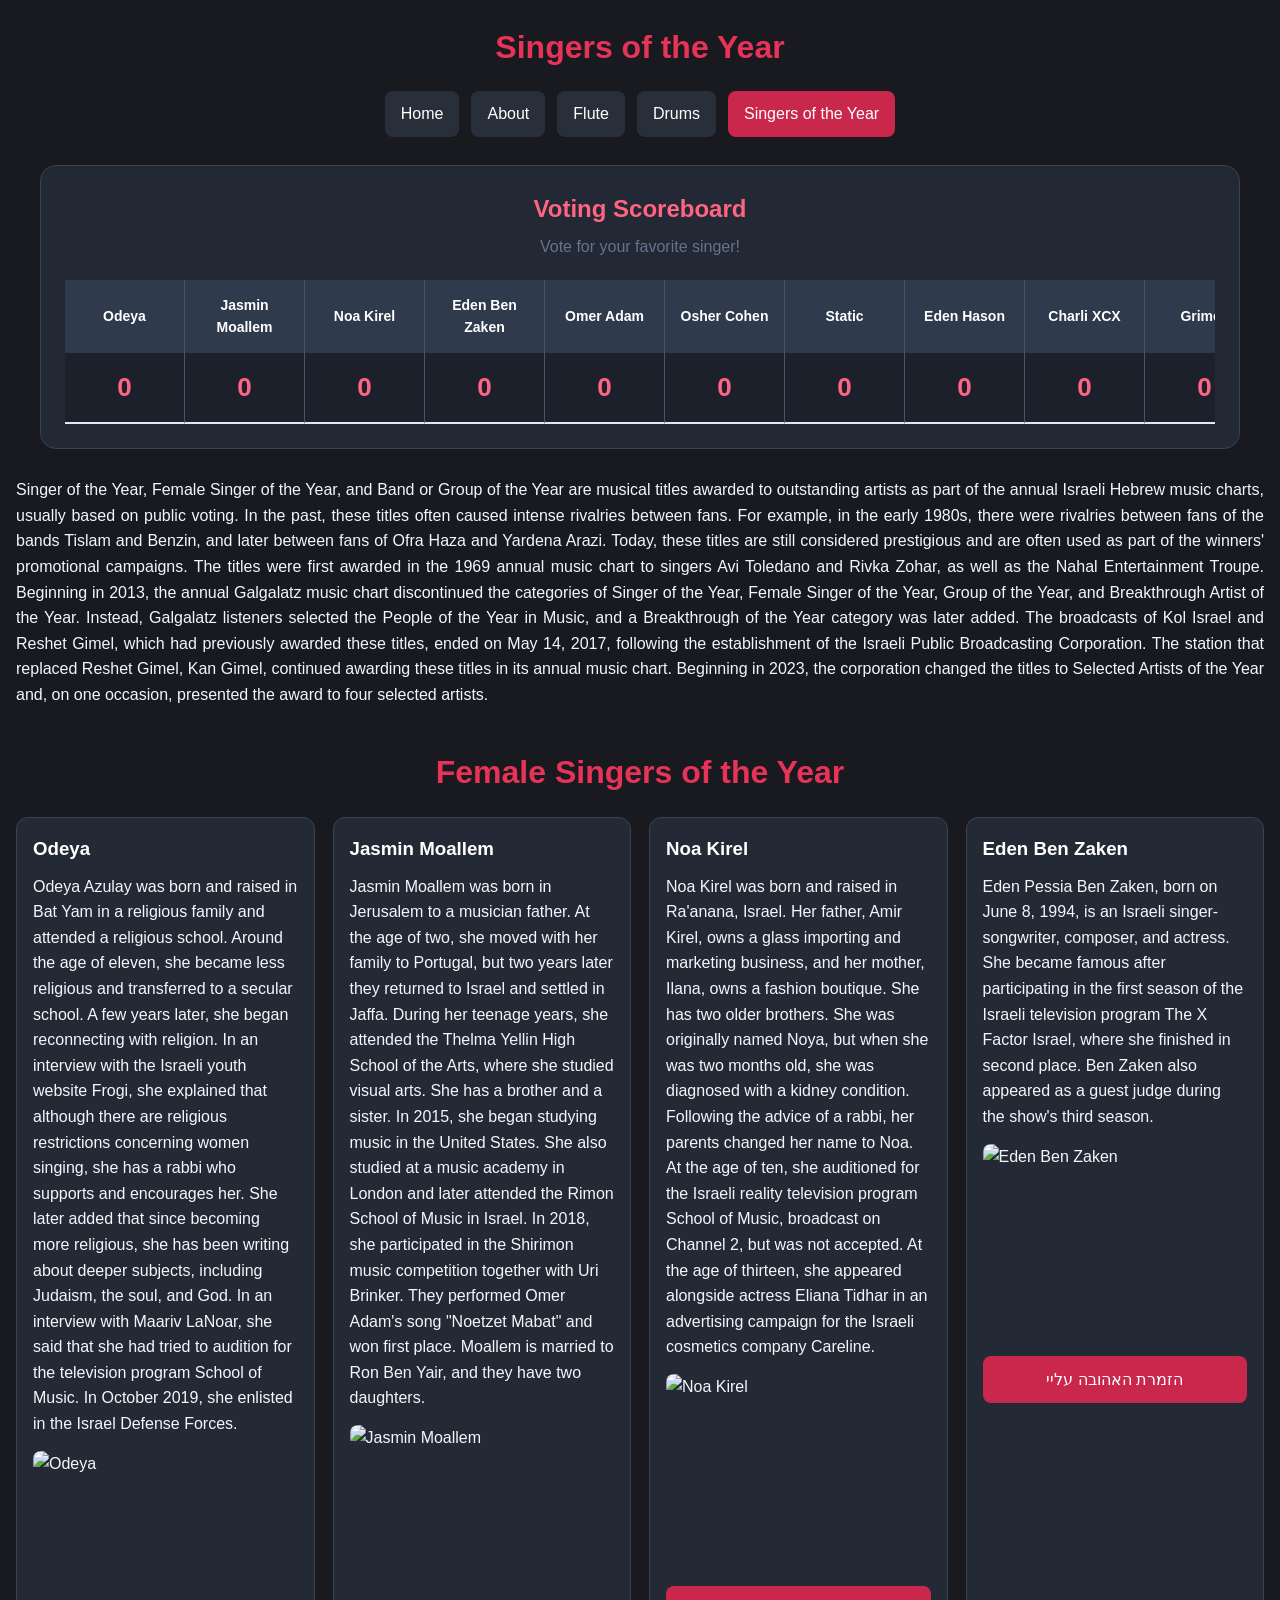
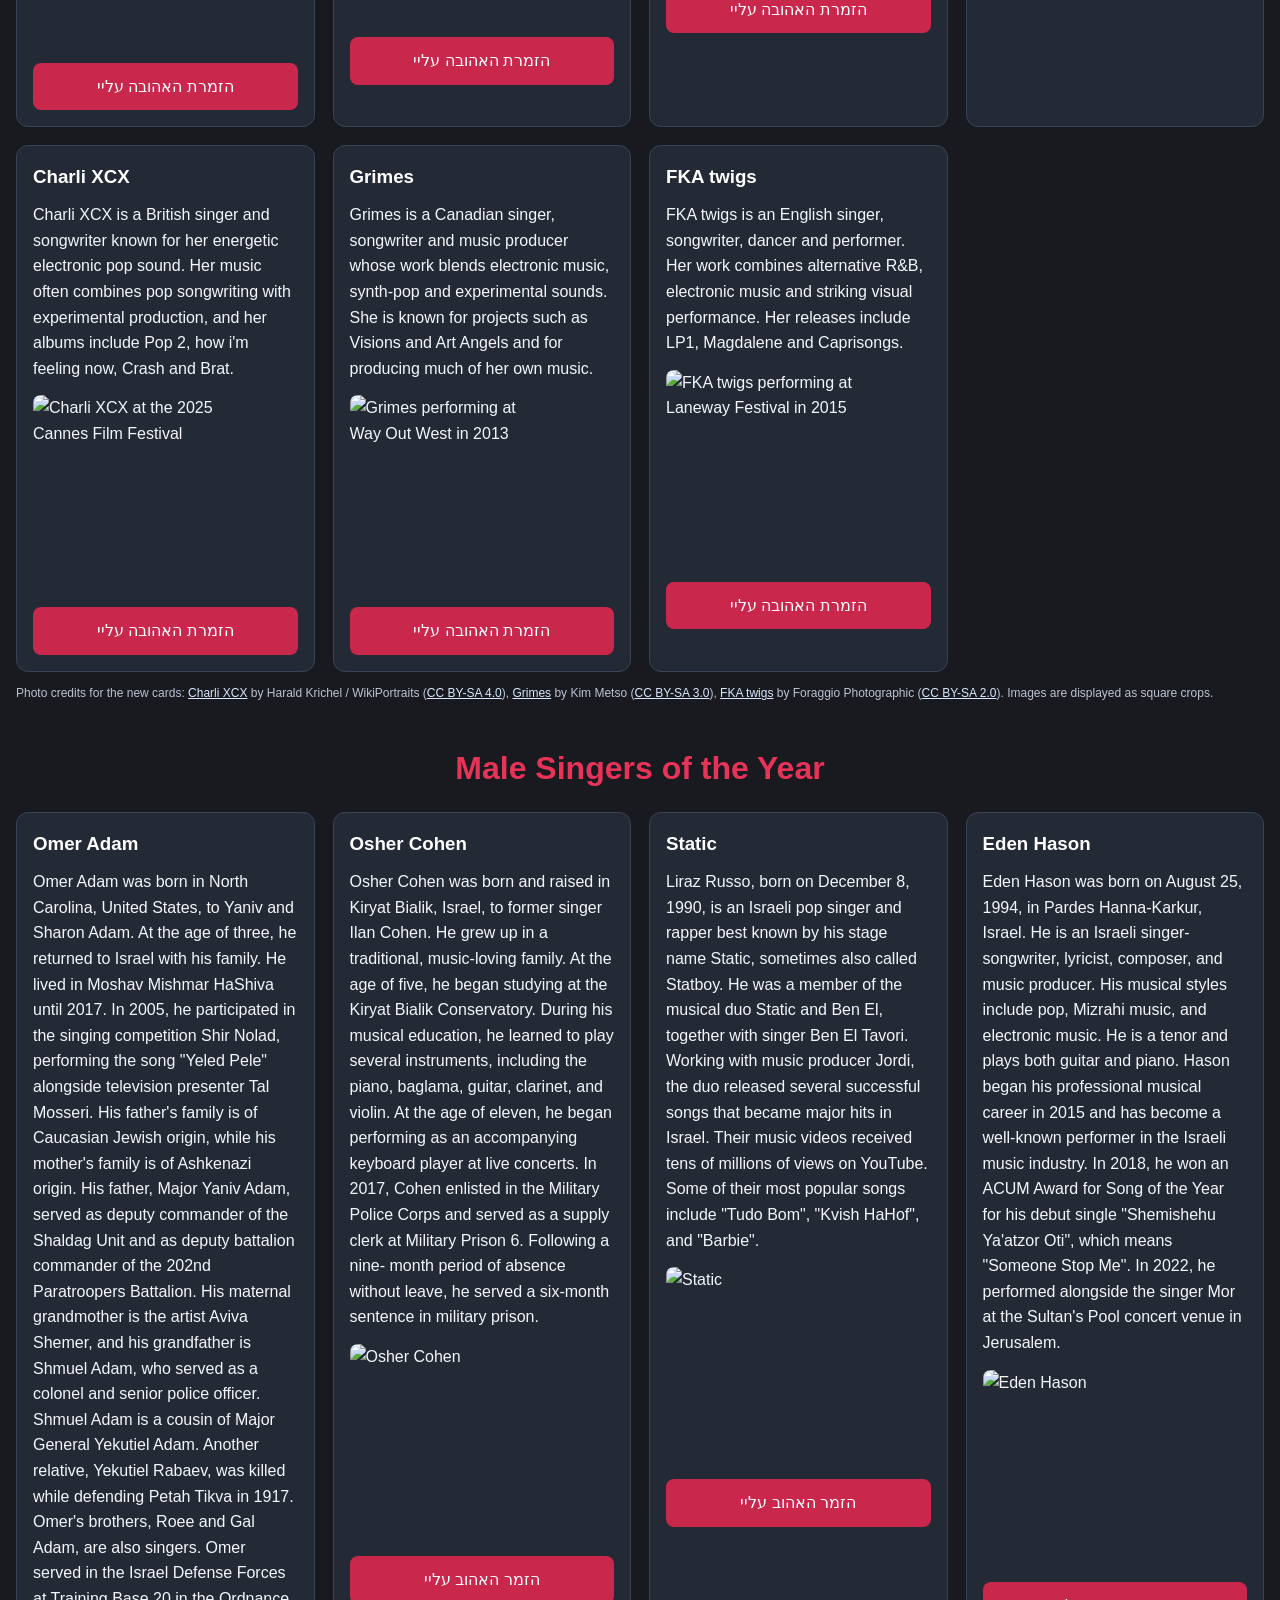
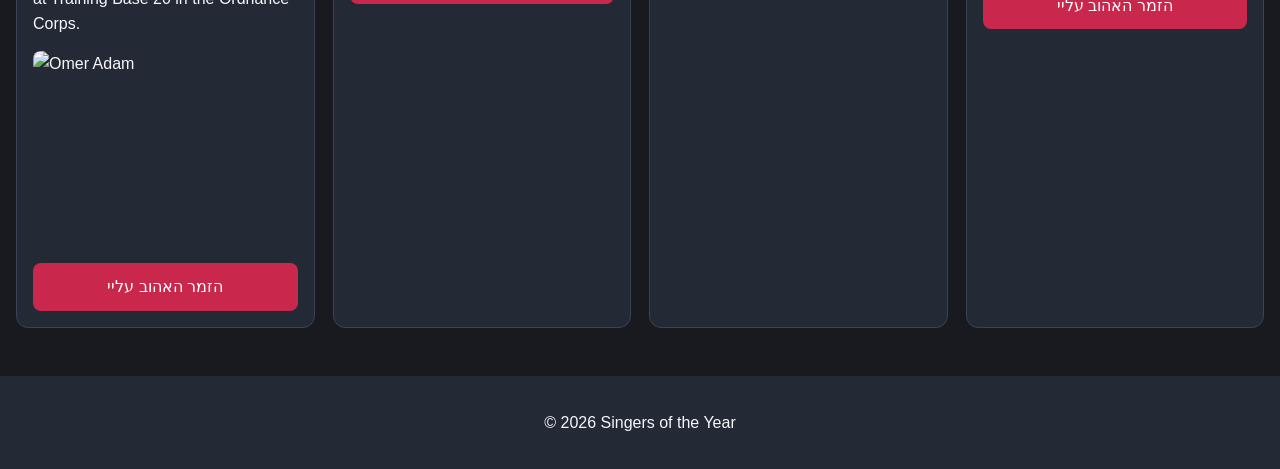
==== commit be41cb16: "הוספתי זמרים MAN I LOVE CHARLI XCX" ====
--- a/singers.html
+++ b/singers.html
@@ -1,420 +1,465 @@
-<!DOCTYPE html>
-<html lang="en" dir="ltr">
-<head>
-    <meta charset="UTF-8">
-    <meta name="viewport" content="width=device-width, initial-scale=1.0">
-    <title>Singers of the Year</title>
-    <link rel="stylesheet" href="singers.css">
-    <style>
-
-        /* Keep the original dark look and pink headings. */
-        * { box-sizing: border-box; }
-        body {
-            margin: 0;
-            background: #181a20;
-            color: #f4f6fb;
-            font: 16px/1.6 Arial, Helvetica, sans-serif;
-        }
-        header { padding: 22px 16px 6px; }
-        header h1 { margin: 0; text-align: center; color: #e73358; }
-        main { width: min(1280px, calc(100% - 32px)); margin: 24px auto 48px; }
-
-        /* Navigation. The class is on <nav>, the links are inside <ul>. */
-        nav.menu { display: block; }
-        nav.menu ul {
-            display: flex;
-            justify-content: center;
-            flex-wrap: wrap;
-            gap: 12px;
-            padding: 0;
-            margin: 12px 16px 24px;
-            list-style: none;
-        }
-        nav.menu li { list-style: none; }
-        nav.menu a {
-            display: block;
-            padding: 10px 16px;
-            border-radius: 8px;
-            background: #292f3a;
-            color: #ffffff;
-            text-decoration: none;
-        }
-        nav.menu a:hover,
-        nav.menu a:focus-visible,
-        nav.menu a[aria-current="page"] { background: #c9274c; }
-
-        /* Voting table. Horizontal scrolling keeps all eight names readable. */
-        .scoreboard {
-            padding: 24px;
-            margin: 28px auto;
-            background: #222834;
-            border: 1px solid #394356;
-            border-radius: 16px;
-        }
-        .scoreboard h2 { margin: 0; text-align: center; color: #ff6483; }
-        .scoreboard > p { margin: 6px 0 20px; text-align: center; }
-        .scoreboard-scroll { width: 100%; overflow-x: auto; }
-        .votes-table {
-            width: 100%;
-            min-width: 960px;
-            border-collapse: separate;
-            border-spacing: 0;
-            table-layout: fixed;
-            text-align: center;
-        }
-        .votes-table th {
-            padding: 14px 8px;
-            color: #ffffff;
-            background: #303a4d;
-            font-size: 14px;
-            overflow-wrap: anywhere;
-        }
-        .votes-table td {
-            padding: 14px 8px;
-            color: #ff6483;
-            background: #1b202b;
-            font-size: 26px;
-            font-weight: 700;
-        }
-        .votes-table th:not(:last-child),
-        .votes-table td:not(:last-child) { border-right: 1px solid #48546b; }
-
-        /* Singer cards. Grid is shared by both groups. */
-        #p1 { margin: 28px 0; text-align: justify; }
-        .singer-section { margin-top: 40px; }
-        .singer-section > h2 {
-            margin: 0 0 18px;
-            color: #e73358;
-            text-align: center;
-            font-size: clamp(1.6rem, 3vw, 2rem);
-        }
-        .singers-grid {
-            display: grid;
-            grid-template-columns: repeat(4, minmax(0, 1fr));
-            gap: 18px;
-        }
-        .singers-grid article, .singers-grid #eden {
-            float: none;
-            width: auto;
-            min-width: 0;
-            grid-column: auto;
-            padding: 16px;
-            border-radius: 12px;
-            border: 1px solid #394356;
-            background: #242a35;
-        }
-        .singers-grid article h3 { margin: 0 0 10px; color: #ffffff; }
-        .singers-grid article p { margin: 0 0 14px; overflow-wrap: anywhere; }
-        .singers-grid article img {
-            display: block;
-            width: min(100%, 200px);
-            height: 200px;
-            object-fit: cover;
-            border-radius: 8px;
-            margin-bottom: 12px;
-        }
-        .vote-button {
-            display: block;
-            width: 100%;
-            margin-top: 10px;
-            padding: 11px;
-            border: 0;
-            border-radius: 8px;
-            background: #c9274c;
-            color: #ffffff;
-            font: inherit;
-            cursor: pointer;
-        }
-        .vote-button:hover, .vote-button:focus-visible { background: #ed3a65; }
-        footer { padding: 18px; background: #242a35; color: #f4f6fb; text-align: center; }
-
-        @media (max-width: 1200px) {
-            .singers-grid { grid-template-columns: repeat(2, minmax(0, 1fr)); }
-        }
-        @media (max-width: 900px) {
-            .singers-grid { grid-template-columns: 1fr; }
-            .singers-grid article img { display: none; }
-            .scoreboard { padding: 14px; }
-            main { width: calc(100% - 24px); }
-        }
-    </style>
-</head>
-<body>
-    <header>
-        <h1>Singers of the Year</h1>
-    </header>
-
-    <nav class="menu" aria-label="Main navigation">
-        <ul>
-            <li><a href="index.html">Home</a></li>
-            <li><a href="about.html">About</a></li>
-            <li><a href="flute.html">Flute</a></li>
-            <li><a href="drums.html">Drums</a></li>
-            <li><a href="singers.html" aria-current="page">Singers of the Year</a></li>
-        </ul>
-    </nav>
-
-    <main>
-        <section class="scoreboard" aria-labelledby="scoreboard-title">
-            <h2 id="scoreboard-title">Voting Scoreboard</h2>
-            <p>Vote for your favorite singer!</p>
-            <div class="scoreboard-scroll">
-                <table class="votes-table" aria-label="Singer voting scoreboard">
-                    <thead>
-                        <tr>
-                            <th scope="col">Odeya</th>
-                            <th scope="col">Jasmin Moallem</th>
-                            <th scope="col">Noa Kirel</th>
-                            <th scope="col">Eden Ben Zaken</th>
-                            <th scope="col">Omer Adam</th>
-                            <th scope="col">Osher Cohen</th>
-                            <th scope="col">Static</th>
-                            <th scope="col">Eden Hason</th>
-                        </tr>
-                    </thead>
-                    <tbody>
-                        <tr>
-                            <td id="votes-odeya">0</td>
-                            <td id="votes-jasmin">0</td>
-                            <td id="votes-noa">0</td>
-                            <td id="votes-edenb">0</td>
-                            <td id="votes-omer">0</td>
-                            <td id="votes-osher">0</td>
-                            <td id="votes-static">0</td>
-                            <td id="votes-edenh">0</td>
-                        </tr>
-                    </tbody>
-                </table>
-            </div>
-        </section>
-
-        <p id="p1">
-            Singer of the Year, Female Singer of the Year, and Band or Group of the Year
-            are musical titles awarded to outstanding artists as part of the annual
-            Israeli Hebrew music charts, usually based on public voting.          In the
-            past, these titles often caused intense rivalries between fans.         For
-            example, in the early 1980s, there were rivalries between fans of         the
-            bands Tislam and Benzin, and later between fans of Ofra Haza and         Yardena
-            Arazi. Today, these titles are still considered prestigious         and are
-            often used as part of the winners' promotional campaigns.          The titles
-            were first awarded in the 1969 annual music chart to singers         Avi
-            Toledano and Rivka Zohar, as well as the Nahal Entertainment Troupe.
-            Beginning in 2013, the annual Galgalatz music chart discontinued the
-            categories of Singer of the Year, Female Singer of the Year, Group of
-            the Year, and Breakthrough Artist of the Year. Instead, Galgalatz
-            listeners selected the People of the Year in Music, and a Breakthrough
-            of the Year category was later added.          The broadcasts of Kol Israel and
-            Reshet Gimel, which had previously         awarded these titles, ended on May
-            14, 2017, following the establishment         of the Israeli Public Broadcasting
-            Corporation. The station that         replaced Reshet Gimel, Kan Gimel,
-            continued awarding these titles in         its annual music chart. Beginning in
-            2023, the corporation changed         the titles to Selected Artists of the Year
-            and, on one occasion,         presented the award to four selected artists.
-        </p>
-
-        <section class="singer-section">
-            <h2>Female Singers of the Year</h2>
-            <div class="singers-grid female-singers">
-
-                <article>
-                    <h3>Odeya</h3>
-                    <p>
-                        Odeya Azulay was born and raised in Bat Yam in a religious
-                        family and attended a religious school. Around the age of
-                        eleven, she became less religious and transferred to a secular
-                        school. A few years later, she began reconnecting with religion.
-                        In an interview with the Israeli youth website Frogi, she
-                        explained that although there are religious restrictions
-                        concerning women singing, she has a rabbi who supports and
-                        encourages her. She later added that since becoming more
-                        religious, she has been writing about deeper subjects,
-                        including Judaism, the soul, and God.                  In an interview
-                        with Maariv LaNoar, she said that she had                 tried to
-                        audition for the television program School of Music.
-                        In October 2019, she enlisted in the Israel Defense Forces.
-                    </p>
-                    <img src="https://upload.wikimedia.org/wikipedia/commons/thumb/b/bd/Odeya.jpg/250px-Odeya.jpg" alt="Odeya" width="200" height="200" loading="lazy">
-                    <button type="button" class="vote-button" id="vote-odeya" lang="he" dir="rtl" aria-label="הצבעה עבור Odeya">
-                        הזמרת האהובה עליי
-                    </button>
-                </article>
-
-                <article>
-                    <h3>Jasmin Moallem</h3>
-                    <p>
-                        Jasmin Moallem was born in Jerusalem to a musician father.
-                        At the age of two, she moved with her family to Portugal,
-                        but two years later they returned to Israel and settled
-                        in Jaffa. During her teenage years, she attended the
-                        Thelma Yellin High School of the Arts, where she studied
-                        visual arts. She has a brother and a sister.                  In 2015,
-                        she began studying music in the United States.                 She
-                        also studied at a music academy in London and later
-                        attended the Rimon School of Music in Israel.                  In
-                        2018, she participated in the Shirimon music competition
-                        together with Uri Brinker. They performed Omer Adam&#x27;s song
-                        &quot;Noetzet Mabat&quot; and won first place.
-                        Moallem is married to Ron Ben Yair, and they have two daughters.
-                    </p>
-                    <img src="https://upload.wikimedia.org/wikipedia/commons/thumb/9/9e/Jasmin_Moallem.jpg/500px-Jasmin_Moallem.jpg" alt="Jasmin Moallem" width="200" height="200" loading="lazy">
-                    <button type="button" class="vote-button" id="vote-jasmin" lang="he" dir="rtl" aria-label="הצבעה עבור Jasmin Moallem">
-                        הזמרת האהובה עליי
-                    </button>
-                </article>
-
-                <article>
-                    <h3>Noa Kirel</h3>
-                    <p>
-                        Noa Kirel was born and raised in Ra&#x27;anana, Israel.
-                        Her father, Amir Kirel, owns a glass importing and
-                        marketing business, and her mother, Ilana, owns a
-                        fashion boutique. She has two older brothers.                  She was
-                        originally named Noya, but when she was two                 months
-                        old, she was diagnosed with a kidney condition.
-                        Following the advice of a rabbi, her parents changed
-                        her name to Noa.                  At the age of ten, she auditioned
-                        for the Israeli                 reality television program School of
-                        Music, broadcast                 on Channel 2, but was not accepted.
-                        At the age of thirteen, she appeared alongside                 actress
-                        Eliana Tidhar in an advertising campaign                 for the
-                        Israeli cosmetics company Careline.
-                    </p>
-                    <img src="https://upload.wikimedia.org/wikipedia/commons/thumb/8/85/1_Noa_Kirel.jpg/250px-1_Noa_Kirel.jpg" alt="Noa Kirel" width="200" height="200" loading="lazy">
-                    <button type="button" class="vote-button" id="vote-noa" lang="he" dir="rtl" aria-label="הצבעה עבור Noa Kirel">
-                        הזמרת האהובה עליי
-                    </button>
-                </article>
-
-                <article id="eden">
-                    <h3>Eden Ben Zaken</h3>
-                    <p>
-                        Eden Pessia Ben Zaken, born on June 8, 1994, is an
-                        Israeli singer-songwriter, composer, and actress.                  She
-                        became famous after participating in the first                 season
-                        of the Israeli television program The X Factor                 Israel,
-                        where she finished in second place.                  Ben Zaken also
-                        appeared as a guest judge during                 the show&#x27;s third
-                        season.
-                    </p>
-                    <img src="https://upload.wikimedia.org/wikipedia/commons/thumb/1/15/Eden_Ben_Zaken_3.jpg/500px-Eden_Ben_Zaken_3.jpg" alt="Eden Ben Zaken" width="200" height="200" loading="lazy">
-                    <button type="button" class="vote-button" id="vote-edenb" lang="he" dir="rtl" aria-label="הצבעה עבור Eden Ben Zaken">
-                        הזמרת האהובה עליי
-                    </button>
-                </article>
-
-            </div>
-        </section>
-
-        <section class="singer-section">
-            <h2>Male Singers of the Year</h2>
-            <div class="singers-grid male-singers">
-
-                <article>
-                    <h3>Omer Adam</h3>
-                    <p>
-                        Omer Adam was born in North Carolina, United States,
-                        to Yaniv and Sharon Adam. At the age of three, he
-                        returned to Israel with his family. He lived in                 Moshav
-                        Mishmar HaShiva until 2017.                  In 2005, he participated
-                        in the singing competition                 Shir Nolad, performing the
-                        song &quot;Yeled Pele&quot;                 alongside television
-                        presenter Tal Mosseri.                  His father&#x27;s family is of
-                        Caucasian Jewish origin,                 while his mother&#x27;s
-                        family is of Ashkenazi origin.                  His father, Major
-                        Yaniv Adam, served as deputy                 commander of the Shaldag
-                        Unit and as deputy                 battalion commander of the 202nd
-                        Paratroopers Battalion.                  His maternal grandmother is
-                        the artist Aviva Shemer,                 and his grandfather is Shmuel
-                        Adam, who served as                 a colonel and senior police
-                        officer. Shmuel Adam                 is a cousin of Major General
-                        Yekutiel Adam.                  Another relative, Yekutiel Rabaev, was
-                        killed while                 defending Petah Tikva in 1917.
-                        Omer&#x27;s brothers, Roee and Gal Adam, are also singers.
-                        Omer served in the Israel Defense Forces at Training
-                        Base 20 in the Ordnance Corps.
-                    </p>
-                    <img src="https://upload.wikimedia.org/wikipedia/commons/thumb/e/ef/%D7%A2%D7%95%D7%9E%D7%A8_%D7%90%D7%93%D7%9D_%D7%A6%D7%99%D7%9C%D7%95%D7%9D_%D7%A9%D7%99_%D7%A4%D7%A8%D7%A0%D7%A7%D7%95.jpg/330px-%D7%A2%D7%95%D7%9E%D7%A8_%D7%90%D7%93%D7%9D_%D7%A6%D7%99%D7%9C%D7%95%D7%9D_%D7%A9%D7%99_%D7%A4%D7%A8%D7%A0%D7%A7%D7%95.jpg" alt="Omer Adam" width="200" height="200" loading="lazy">
-                    <button type="button" class="vote-button" id="vote-omer" lang="he" dir="rtl" aria-label="הצבעה עבור Omer Adam">
-                        הזמר האהוב עליי
-                    </button>
-                </article>
-
-                <article>
-                    <h3>Osher Cohen</h3>
-                    <p>
-                        Osher Cohen was born and raised in Kiryat Bialik,
-                        Israel, to former singer Ilan Cohen. He grew up                 in a
-                        traditional, music-loving family.                  At the age of five,
-                        he began studying at the                 Kiryat Bialik Conservatory.
-                        During his musical                 education, he learned to play
-                        several instruments,                 including the piano, baglama,
-                        guitar, clarinet,                 and violin.                  At the
-                        age of eleven, he began performing as                 an accompanying
-                        keyboard player at live concerts.                  In 2017, Cohen
-                        enlisted in the Military Police                 Corps and served as a
-                        supply clerk at Military                 Prison 6. Following a nine-
-                        month period of                 absence without leave, he served a
-                        six-month                 sentence in military prison.
-                    </p>
-                    <img src="https://upload.wikimedia.org/wikipedia/commons/thumb/0/0e/%D7%90%D7%95%D7%A9%D7%A8_%D7%9B%D7%94%D7%9F.jpg/500px-%D7%90%D7%95%D7%A9%D7%A8_%D7%9B%D7%94%D7%9F.jpg" alt="Osher Cohen" width="200" height="200" loading="lazy">
-                    <button type="button" class="vote-button" id="vote-osher" lang="he" dir="rtl" aria-label="הצבעה עבור Osher Cohen">
-                        הזמר האהוב עליי
-                    </button>
-                </article>
-
-                <article>
-                    <h3>Static</h3>
-                    <p>
-                        Liraz Russo, born on December 8, 1990, is an                 Israeli
-                        pop singer and rapper best known by his                 stage name
-                        Static, sometimes also called Statboy.                  He was a
-                        member of the musical duo Static and                 Ben El, together
-                        with singer Ben El Tavori.                 Working with music producer
-                        Jordi, the duo                 released several successful songs that
-                        became                 major hits in Israel.                  Their
-                        music videos received tens of millions                 of views on
-                        YouTube. Some of their most popular                 songs include
-                        &quot;Tudo Bom&quot;, &quot;Kvish HaHof&quot;,                 and
-                        &quot;Barbie&quot;.
-                    </p>
-                    <img src="https://upload.wikimedia.org/wikipedia/commons/thumb/7/73/1_Static.jpg/250px-1_Static.jpg" alt="Static" width="200" height="200" loading="lazy">
-                    <button type="button" class="vote-button" id="vote-static" lang="he" dir="rtl" aria-label="הצבעה עבור Static">
-                        הזמר האהוב עליי
-                    </button>
-                </article>
-
-                <article>
-                    <h3>Eden Hason</h3>
-                    <p>
-                        Eden Hason was born on August 25, 1994, in                 Pardes
-                        Hanna-Karkur, Israel. He is an Israeli                 singer-
-                        songwriter, lyricist, composer, and                 music producer.
-                        His musical styles include pop, Mizrahi music,                 and
-                        electronic music. He is a tenor and plays                 both guitar
-                        and piano.                  Hason began his professional musical
-                        career                 in 2015 and has become a well-known performer
-                        in the Israeli music industry.                  In 2018, he won an
-                        ACUM Award for Song of the                 Year for his debut single
-                        &quot;Shemishehu Ya&#x27;atzor Oti&quot;,                 which means
-                        &quot;Someone Stop Me&quot;.                  In 2022, he performed
-                        alongside the singer                 Mor at the Sultan&#x27;s Pool
-                        concert venue in Jerusalem.
-                    </p>
-                    <img src="https://upload.wikimedia.org/wikipedia/commons/thumb/d/d7/Eden_hason.jpg/250px-Eden_hason.jpg" alt="Eden Hason" width="200" height="200" loading="lazy">
-                    <button type="button" class="vote-button" id="vote-edenh" lang="he" dir="rtl" aria-label="הצבעה עבור Eden Hason">
-                        הזמר האהוב עליי
-                    </button>
-                </article>
-
-            </div>
-        </section>
-
-    </main>
-
-    <footer>
-        <p>&copy; 2026 Singers of the Year</p>
-    </footer>
-
-    <script src="js/script.js"></script>
-</body>
-</html>
+<!DOCTYPE html>
+<html lang="en" dir="ltr">
+<head>
+    <meta charset="UTF-8">
+    <meta name="viewport" content="width=device-width, initial-scale=1.0">
+    <title>Singers of the Year</title>
+    <link rel="stylesheet" href="singers.css">
+    <style>
+
+        /* Keep the original dark look and pink headings. */
+        * { box-sizing: border-box; }
+        body {
+            margin: 0;
+            background: #181a20;
+            color: #f4f6fb;
+            font: 16px/1.6 Arial, Helvetica, sans-serif;
+        }
+        header { padding: 22px 16px 6px; }
+        header h1 { margin: 0; text-align: center; color: #e73358; }
+        main { width: min(1280px, calc(100% - 32px)); margin: 24px auto 48px; }
+
+        /* Navigation. The class is on <nav>, the links are inside <ul>. */
+        nav.menu { display: block; }
+        nav.menu ul {
+            display: flex;
+            justify-content: center;
+            flex-wrap: wrap;
+            gap: 12px;
+            padding: 0;
+            margin: 12px 16px 24px;
+            list-style: none;
+        }
+        nav.menu li { list-style: none; }
+        nav.menu a {
+            display: block;
+            padding: 10px 16px;
+            border-radius: 8px;
+            background: #292f3a;
+            color: #ffffff;
+            text-decoration: none;
+        }
+        nav.menu a:hover,
+        nav.menu a:focus-visible,
+        nav.menu a[aria-current="page"] { background: #c9274c; }
+
+        /* Voting table. Horizontal scrolling keeps all eleven names readable. */
+        .scoreboard {
+            padding: 24px;
+            margin: 28px auto;
+            background: #222834;
+            border: 1px solid #394356;
+            border-radius: 16px;
+        }
+        .scoreboard h2 { margin: 0; text-align: center; color: #ff6483; }
+        .scoreboard > p { margin: 6px 0 20px; text-align: center; }
+        .scoreboard-scroll { width: 100%; overflow-x: auto; }
+        .votes-table {
+            width: 100%;
+            min-width: 1320px;
+            border-collapse: separate;
+            border-spacing: 0;
+            table-layout: fixed;
+            text-align: center;
+        }
+        .votes-table th {
+            padding: 14px 8px;
+            color: #ffffff;
+            background: #303a4d;
+            font-size: 14px;
+            overflow-wrap: anywhere;
+        }
+        .votes-table td {
+            padding: 14px 8px;
+            color: #ff6483;
+            background: #1b202b;
+            font-size: 26px;
+            font-weight: 700;
+        }
+        .votes-table th:not(:last-child),
+        .votes-table td:not(:last-child) { border-right: 1px solid #48546b; }
+
+        /* Singer cards. Grid is shared by both groups. */
+        #p1 { margin: 28px 0; text-align: justify; }
+        .singer-section { margin-top: 40px; }
+        .singer-section > h2 {
+            margin: 0 0 18px;
+            color: #e73358;
+            text-align: center;
+            font-size: clamp(1.6rem, 3vw, 2rem);
+        }
+        .singers-grid {
+            display: grid;
+            grid-template-columns: repeat(4, minmax(0, 1fr));
+            gap: 18px;
+        }
+        .singers-grid article, .singers-grid #eden {
+            float: none;
+            width: auto;
+            min-width: 0;
+            grid-column: auto;
+            padding: 16px;
+            border-radius: 12px;
+            border: 1px solid #394356;
+            background: #242a35;
+        }
+        .singers-grid article h3 { margin: 0 0 10px; color: #ffffff; }
+        .singers-grid article p { margin: 0 0 14px; overflow-wrap: anywhere; }
+        .singers-grid article img {
+            display: block;
+            width: min(100%, 200px);
+            height: 200px;
+            object-fit: cover;
+            border-radius: 8px;
+            margin-bottom: 12px;
+        }
+        .vote-button {
+            display: block;
+            width: 100%;
+            margin-top: 10px;
+            padding: 11px;
+            border: 0;
+            border-radius: 8px;
+            background: #c9274c;
+            color: #ffffff;
+            font: inherit;
+            cursor: pointer;
+        }
+        .vote-button:hover, .vote-button:focus-visible { background: #ed3a65; }
+        .photo-credits { margin: 12px 0 0; color: #bac3d1; font-size: 12px; }
+        .photo-credits a { color: #d7e8ff; }
+        footer { padding: 18px; background: #242a35; color: #f4f6fb; text-align: center; }
+
+        @media (max-width: 1200px) {
+            .singers-grid { grid-template-columns: repeat(2, minmax(0, 1fr)); }
+        }
+        @media (max-width: 900px) {
+            .singers-grid { grid-template-columns: 1fr; }
+            .singers-grid article img { display: none; }
+            .scoreboard { padding: 14px; }
+            main { width: calc(100% - 24px); }
+        }
+    </style>
+</head>
+<body>
+    <header>
+        <h1>Singers of the Year</h1>
+    </header>
+
+    <nav class="menu" aria-label="Main navigation">
+        <ul>
+            <li><a href="index.html">Home</a></li>
+            <li><a href="about.html">About</a></li>
+            <li><a href="flute.html">Flute</a></li>
+            <li><a href="drums.html">Drums</a></li>
+            <li><a href="singers.html" aria-current="page">Singers of the Year</a></li>
+        </ul>
+    </nav>
+
+    <main>
+        <section class="scoreboard" aria-labelledby="scoreboard-title">
+            <h2 id="scoreboard-title">Voting Scoreboard</h2>
+            <p>Vote for your favorite singer!</p>
+            <div class="scoreboard-scroll">
+                <table class="votes-table" aria-label="Singer voting scoreboard">
+                    <thead>
+                        <tr>
+                            <th scope="col">Odeya</th>
+                            <th scope="col">Jasmin Moallem</th>
+                            <th scope="col">Noa Kirel</th>
+                            <th scope="col">Eden Ben Zaken</th>
+                            <th scope="col">Omer Adam</th>
+                            <th scope="col">Osher Cohen</th>
+                            <th scope="col">Static</th>
+                            <th scope="col">Eden Hason</th>
+                            <th scope="col">Charli XCX</th>
+                            <th scope="col">Grimes</th>
+                            <th scope="col">FKA twigs</th>
+                        </tr>
+                    </thead>
+                    <tbody>
+                        <tr>
+                            <td id="votes-odeya">0</td>
+                            <td id="votes-jasmin">0</td>
+                            <td id="votes-noa">0</td>
+                            <td id="votes-edenb">0</td>
+                            <td id="votes-omer">0</td>
+                            <td id="votes-osher">0</td>
+                            <td id="votes-static">0</td>
+                            <td id="votes-edenh">0</td>
+                            <td id="votes-charli">0</td>
+                            <td id="votes-grimes">0</td>
+                            <td id="votes-fka-twigs">0</td>
+                        </tr>
+                    </tbody>
+                </table>
+            </div>
+        </section>
+
+        <p id="p1">
+            Singer of the Year, Female Singer of the Year, and Band or Group of the Year
+            are musical titles awarded to outstanding artists as part of the annual
+            Israeli Hebrew music charts, usually based on public voting.          In the
+            past, these titles often caused intense rivalries between fans.         For
+            example, in the early 1980s, there were rivalries between fans of         the
+            bands Tislam and Benzin, and later between fans of Ofra Haza and         Yardena
+            Arazi. Today, these titles are still considered prestigious         and are
+            often used as part of the winners' promotional campaigns.          The titles
+            were first awarded in the 1969 annual music chart to singers         Avi
+            Toledano and Rivka Zohar, as well as the Nahal Entertainment Troupe.
+            Beginning in 2013, the annual Galgalatz music chart discontinued the
+            categories of Singer of the Year, Female Singer of the Year, Group of
+            the Year, and Breakthrough Artist of the Year. Instead, Galgalatz
+            listeners selected the People of the Year in Music, and a Breakthrough
+            of the Year category was later added.          The broadcasts of Kol Israel and
+            Reshet Gimel, which had previously         awarded these titles, ended on May
+            14, 2017, following the establishment         of the Israeli Public Broadcasting
+            Corporation. The station that         replaced Reshet Gimel, Kan Gimel,
+            continued awarding these titles in         its annual music chart. Beginning in
+            2023, the corporation changed         the titles to Selected Artists of the Year
+            and, on one occasion,         presented the award to four selected artists.
+        </p>
+
+        <section class="singer-section">
+            <h2>Female Singers of the Year</h2>
+            <div class="singers-grid female-singers">
+
+                <article>
+                    <h3>Odeya</h3>
+                    <p>
+                        Odeya Azulay was born and raised in Bat Yam in a religious
+                        family and attended a religious school. Around the age of
+                        eleven, she became less religious and transferred to a secular
+                        school. A few years later, she began reconnecting with religion.
+                        In an interview with the Israeli youth website Frogi, she
+                        explained that although there are religious restrictions
+                        concerning women singing, she has a rabbi who supports and
+                        encourages her. She later added that since becoming more
+                        religious, she has been writing about deeper subjects,
+                        including Judaism, the soul, and God.                  In an interview
+                        with Maariv LaNoar, she said that she had                 tried to
+                        audition for the television program School of Music.
+                        In October 2019, she enlisted in the Israel Defense Forces.
+                    </p>
+                    <img src="https://upload.wikimedia.org/wikipedia/commons/thumb/b/bd/Odeya.jpg/250px-Odeya.jpg" alt="Odeya" width="200" height="200" loading="lazy">
+                    <button type="button" class="vote-button" id="vote-odeya" lang="he" dir="rtl" aria-label="הצבעה עבור Odeya">
+                        הזמרת האהובה עליי
+                    </button>
+                </article>
+
+                <article>
+                    <h3>Jasmin Moallem</h3>
+                    <p>
+                        Jasmin Moallem was born in Jerusalem to a musician father.
+                        At the age of two, she moved with her family to Portugal,
+                        but two years later they returned to Israel and settled
+                        in Jaffa. During her teenage years, she attended the
+                        Thelma Yellin High School of the Arts, where she studied
+                        visual arts. She has a brother and a sister.                  In 2015,
+                        she began studying music in the United States.                 She
+                        also studied at a music academy in London and later
+                        attended the Rimon School of Music in Israel.                  In
+                        2018, she participated in the Shirimon music competition
+                        together with Uri Brinker. They performed Omer Adam&#x27;s song
+                        &quot;Noetzet Mabat&quot; and won first place.
+                        Moallem is married to Ron Ben Yair, and they have two daughters.
+                    </p>
+                    <img src="https://upload.wikimedia.org/wikipedia/commons/thumb/9/9e/Jasmin_Moallem.jpg/500px-Jasmin_Moallem.jpg" alt="Jasmin Moallem" width="200" height="200" loading="lazy">
+                    <button type="button" class="vote-button" id="vote-jasmin" lang="he" dir="rtl" aria-label="הצבעה עבור Jasmin Moallem">
+                        הזמרת האהובה עליי
+                    </button>
+                </article>
+
+                <article>
+                    <h3>Noa Kirel</h3>
+                    <p>
+                        Noa Kirel was born and raised in Ra&#x27;anana, Israel.
+                        Her father, Amir Kirel, owns a glass importing and
+                        marketing business, and her mother, Ilana, owns a
+                        fashion boutique. She has two older brothers.                  She was
+                        originally named Noya, but when she was two                 months
+                        old, she was diagnosed with a kidney condition.
+                        Following the advice of a rabbi, her parents changed
+                        her name to Noa.                  At the age of ten, she auditioned
+                        for the Israeli                 reality television program School of
+                        Music, broadcast                 on Channel 2, but was not accepted.
+                        At the age of thirteen, she appeared alongside                 actress
+                        Eliana Tidhar in an advertising campaign                 for the
+                        Israeli cosmetics company Careline.
+                    </p>
+                    <img src="https://upload.wikimedia.org/wikipedia/commons/thumb/8/85/1_Noa_Kirel.jpg/250px-1_Noa_Kirel.jpg" alt="Noa Kirel" width="200" height="200" loading="lazy">
+                    <button type="button" class="vote-button" id="vote-noa" lang="he" dir="rtl" aria-label="הצבעה עבור Noa Kirel">
+                        הזמרת האהובה עליי
+                    </button>
+                </article>
+
+                <article id="eden">
+                    <h3>Eden Ben Zaken</h3>
+                    <p>
+                        Eden Pessia Ben Zaken, born on June 8, 1994, is an
+                        Israeli singer-songwriter, composer, and actress.                  She
+                        became famous after participating in the first                 season
+                        of the Israeli television program The X Factor                 Israel,
+                        where she finished in second place.                  Ben Zaken also
+                        appeared as a guest judge during                 the show&#x27;s third
+                        season.
+                    </p>
+                    <img src="https://upload.wikimedia.org/wikipedia/commons/thumb/1/15/Eden_Ben_Zaken_3.jpg/500px-Eden_Ben_Zaken_3.jpg" alt="Eden Ben Zaken" width="200" height="200" loading="lazy">
+                    <button type="button" class="vote-button" id="vote-edenb" lang="he" dir="rtl" aria-label="הצבעה עבור Eden Ben Zaken">
+                        הזמרת האהובה עליי
+                    </button>
+                </article>
+
+                <article>
+                    <h3>Charli XCX</h3>
+                    <p>Charli XCX is a British singer and songwriter known for her energetic electronic pop sound. Her music often combines pop songwriting with experimental production, and her albums include Pop 2, how i&#x27;m feeling now, Crash and Brat.</p>
+                    <img src="https://upload.wikimedia.org/wikipedia/commons/thumb/c/cf/Charli_XCX-4059.jpg/500px-Charli_XCX-4059.jpg" alt="Charli XCX at the 2025 Cannes Film Festival" width="200" height="200" loading="lazy">
+                    <button type="button" class="vote-button" id="vote-charli" lang="he" dir="rtl" aria-label="הצבעה עבור Charli XCX">
+                        הזמרת האהובה עליי
+                    </button>
+                </article>
+
+                <article>
+                    <h3>Grimes</h3>
+                    <p>Grimes is a Canadian singer, songwriter and music producer whose work blends electronic music, synth-pop and experimental sounds. She is known for projects such as Visions and Art Angels and for producing much of her own music.</p>
+                    <img src="https://upload.wikimedia.org/wikipedia/commons/thumb/f/f2/Grimes_Way_out_west_2013_%28cropped%29.jpg/500px-Grimes_Way_out_west_2013_%28cropped%29.jpg" alt="Grimes performing at Way Out West in 2013" width="200" height="200" loading="lazy">
+                    <button type="button" class="vote-button" id="vote-grimes" lang="he" dir="rtl" aria-label="הצבעה עבור Grimes">
+                        הזמרת האהובה עליי
+                    </button>
+                </article>
+
+                <article>
+                    <h3>FKA twigs</h3>
+                    <p>FKA twigs is an English singer, songwriter, dancer and performer. Her work combines alternative R&amp;B, electronic music and striking visual performance. Her releases include LP1, Magdalene and Caprisongs.</p>
+                    <img src="https://upload.wikimedia.org/wikipedia/commons/thumb/e/e0/FKA_twigs_%2816391770926%29.jpg/500px-FKA_twigs_%2816391770926%29.jpg" alt="FKA twigs performing at Laneway Festival in 2015" width="200" height="200" loading="lazy">
+                    <button type="button" class="vote-button" id="vote-fka-twigs" lang="he" dir="rtl" aria-label="הצבעה עבור FKA twigs">
+                        הזמרת האהובה עליי
+                    </button>
+                </article>
+
+            </div>
+            <p class="photo-credits">
+                Photo credits for the new cards:
+                <a href="https://commons.wikimedia.org/wiki/File:Charli_XCX-4059.jpg">Charli XCX</a> by Harald Krichel / WikiPortraits
+                (<a href="https://creativecommons.org/licenses/by-sa/4.0/">CC BY-SA 4.0</a>),
+                <a href="https://commons.wikimedia.org/wiki/File:Grimes_Way_out_west_2013_(cropped).jpg">Grimes</a> by Kim Metso
+                (<a href="https://creativecommons.org/licenses/by-sa/3.0/">CC BY-SA 3.0</a>),
+                <a href="https://commons.wikimedia.org/wiki/File:FKA_twigs_(16391770926).jpg">FKA twigs</a> by Foraggio Photographic
+                (<a href="https://creativecommons.org/licenses/by-sa/2.0/">CC BY-SA 2.0</a>).
+                Images are displayed as square crops.
+            </p>
+        </section>
+
+        <section class="singer-section">
+            <h2>Male Singers of the Year</h2>
+            <div class="singers-grid male-singers">
+
+                <article>
+                    <h3>Omer Adam</h3>
+                    <p>
+                        Omer Adam was born in North Carolina, United States,
+                        to Yaniv and Sharon Adam. At the age of three, he
+                        returned to Israel with his family. He lived in                 Moshav
+                        Mishmar HaShiva until 2017.                  In 2005, he participated
+                        in the singing competition                 Shir Nolad, performing the
+                        song &quot;Yeled Pele&quot;                 alongside television
+                        presenter Tal Mosseri.                  His father&#x27;s family is of
+                        Caucasian Jewish origin,                 while his mother&#x27;s
+                        family is of Ashkenazi origin.                  His father, Major
+                        Yaniv Adam, served as deputy                 commander of the Shaldag
+                        Unit and as deputy                 battalion commander of the 202nd
+                        Paratroopers Battalion.                  His maternal grandmother is
+                        the artist Aviva Shemer,                 and his grandfather is Shmuel
+                        Adam, who served as                 a colonel and senior police
+                        officer. Shmuel Adam                 is a cousin of Major General
+                        Yekutiel Adam.                  Another relative, Yekutiel Rabaev, was
+                        killed while                 defending Petah Tikva in 1917.
+                        Omer&#x27;s brothers, Roee and Gal Adam, are also singers.
+                        Omer served in the Israel Defense Forces at Training
+                        Base 20 in the Ordnance Corps.
+                    </p>
+                    <img src="https://upload.wikimedia.org/wikipedia/commons/thumb/e/ef/%D7%A2%D7%95%D7%9E%D7%A8_%D7%90%D7%93%D7%9D_%D7%A6%D7%99%D7%9C%D7%95%D7%9D_%D7%A9%D7%99_%D7%A4%D7%A8%D7%A0%D7%A7%D7%95.jpg/330px-%D7%A2%D7%95%D7%9E%D7%A8_%D7%90%D7%93%D7%9D_%D7%A6%D7%99%D7%9C%D7%95%D7%9D_%D7%A9%D7%99_%D7%A4%D7%A8%D7%A0%D7%A7%D7%95.jpg" alt="Omer Adam" width="200" height="200" loading="lazy">
+                    <button type="button" class="vote-button" id="vote-omer" lang="he" dir="rtl" aria-label="הצבעה עבור Omer Adam">
+                        הזמר האהוב עליי
+                    </button>
+                </article>
+
+                <article>
+                    <h3>Osher Cohen</h3>
+                    <p>
+                        Osher Cohen was born and raised in Kiryat Bialik,
+                        Israel, to former singer Ilan Cohen. He grew up                 in a
+                        traditional, music-loving family.                  At the age of five,
+                        he began studying at the                 Kiryat Bialik Conservatory.
+                        During his musical                 education, he learned to play
+                        several instruments,                 including the piano, baglama,
+                        guitar, clarinet,                 and violin.                  At the
+                        age of eleven, he began performing as                 an accompanying
+                        keyboard player at live concerts.                  In 2017, Cohen
+                        enlisted in the Military Police                 Corps and served as a
+                        supply clerk at Military                 Prison 6. Following a nine-
+                        month period of                 absence without leave, he served a
+                        six-month                 sentence in military prison.
+                    </p>
+                    <img src="https://upload.wikimedia.org/wikipedia/commons/thumb/0/0e/%D7%90%D7%95%D7%A9%D7%A8_%D7%9B%D7%94%D7%9F.jpg/500px-%D7%90%D7%95%D7%A9%D7%A8_%D7%9B%D7%94%D7%9F.jpg" alt="Osher Cohen" width="200" height="200" loading="lazy">
+                    <button type="button" class="vote-button" id="vote-osher" lang="he" dir="rtl" aria-label="הצבעה עבור Osher Cohen">
+                        הזמר האהוב עליי
+                    </button>
+                </article>
+
+                <article>
+                    <h3>Static</h3>
+                    <p>
+                        Liraz Russo, born on December 8, 1990, is an                 Israeli
+                        pop singer and rapper best known by his                 stage name
+                        Static, sometimes also called Statboy.                  He was a
+                        member of the musical duo Static and                 Ben El, together
+                        with singer Ben El Tavori.                 Working with music producer
+                        Jordi, the duo                 released several successful songs that
+                        became                 major hits in Israel.                  Their
+                        music videos received tens of millions                 of views on
+                        YouTube. Some of their most popular                 songs include
+                        &quot;Tudo Bom&quot;, &quot;Kvish HaHof&quot;,                 and
+                        &quot;Barbie&quot;.
+                    </p>
+                    <img src="https://upload.wikimedia.org/wikipedia/commons/thumb/7/73/1_Static.jpg/250px-1_Static.jpg" alt="Static" width="200" height="200" loading="lazy">
+                    <button type="button" class="vote-button" id="vote-static" lang="he" dir="rtl" aria-label="הצבעה עבור Static">
+                        הזמר האהוב עליי
+                    </button>
+                </article>
+
+                <article>
+                    <h3>Eden Hason</h3>
+                    <p>
+                        Eden Hason was born on August 25, 1994, in                 Pardes
+                        Hanna-Karkur, Israel. He is an Israeli                 singer-
+                        songwriter, lyricist, composer, and                 music producer.
+                        His musical styles include pop, Mizrahi music,                 and
+                        electronic music. He is a tenor and plays                 both guitar
+                        and piano.                  Hason began his professional musical
+                        career                 in 2015 and has become a well-known performer
+                        in the Israeli music industry.                  In 2018, he won an
+                        ACUM Award for Song of the                 Year for his debut single
+                        &quot;Shemishehu Ya&#x27;atzor Oti&quot;,                 which means
+                        &quot;Someone Stop Me&quot;.                  In 2022, he performed
+                        alongside the singer                 Mor at the Sultan&#x27;s Pool
+                        concert venue in Jerusalem.
+                    </p>
+                    <img src="https://upload.wikimedia.org/wikipedia/commons/thumb/d/d7/Eden_hason.jpg/250px-Eden_hason.jpg" alt="Eden Hason" width="200" height="200" loading="lazy">
+                    <button type="button" class="vote-button" id="vote-edenh" lang="he" dir="rtl" aria-label="הצבעה עבור Eden Hason">
+                        הזמר האהוב עליי
+                    </button>
+                </article>
+
+            </div>
+        </section>
+
+    </main>
+
+    <footer>
+        <p>&copy; 2026 Singers of the Year</p>
+    </footer>
+
+    <script src="js/script.js"></script>
+</body>
+</html>
